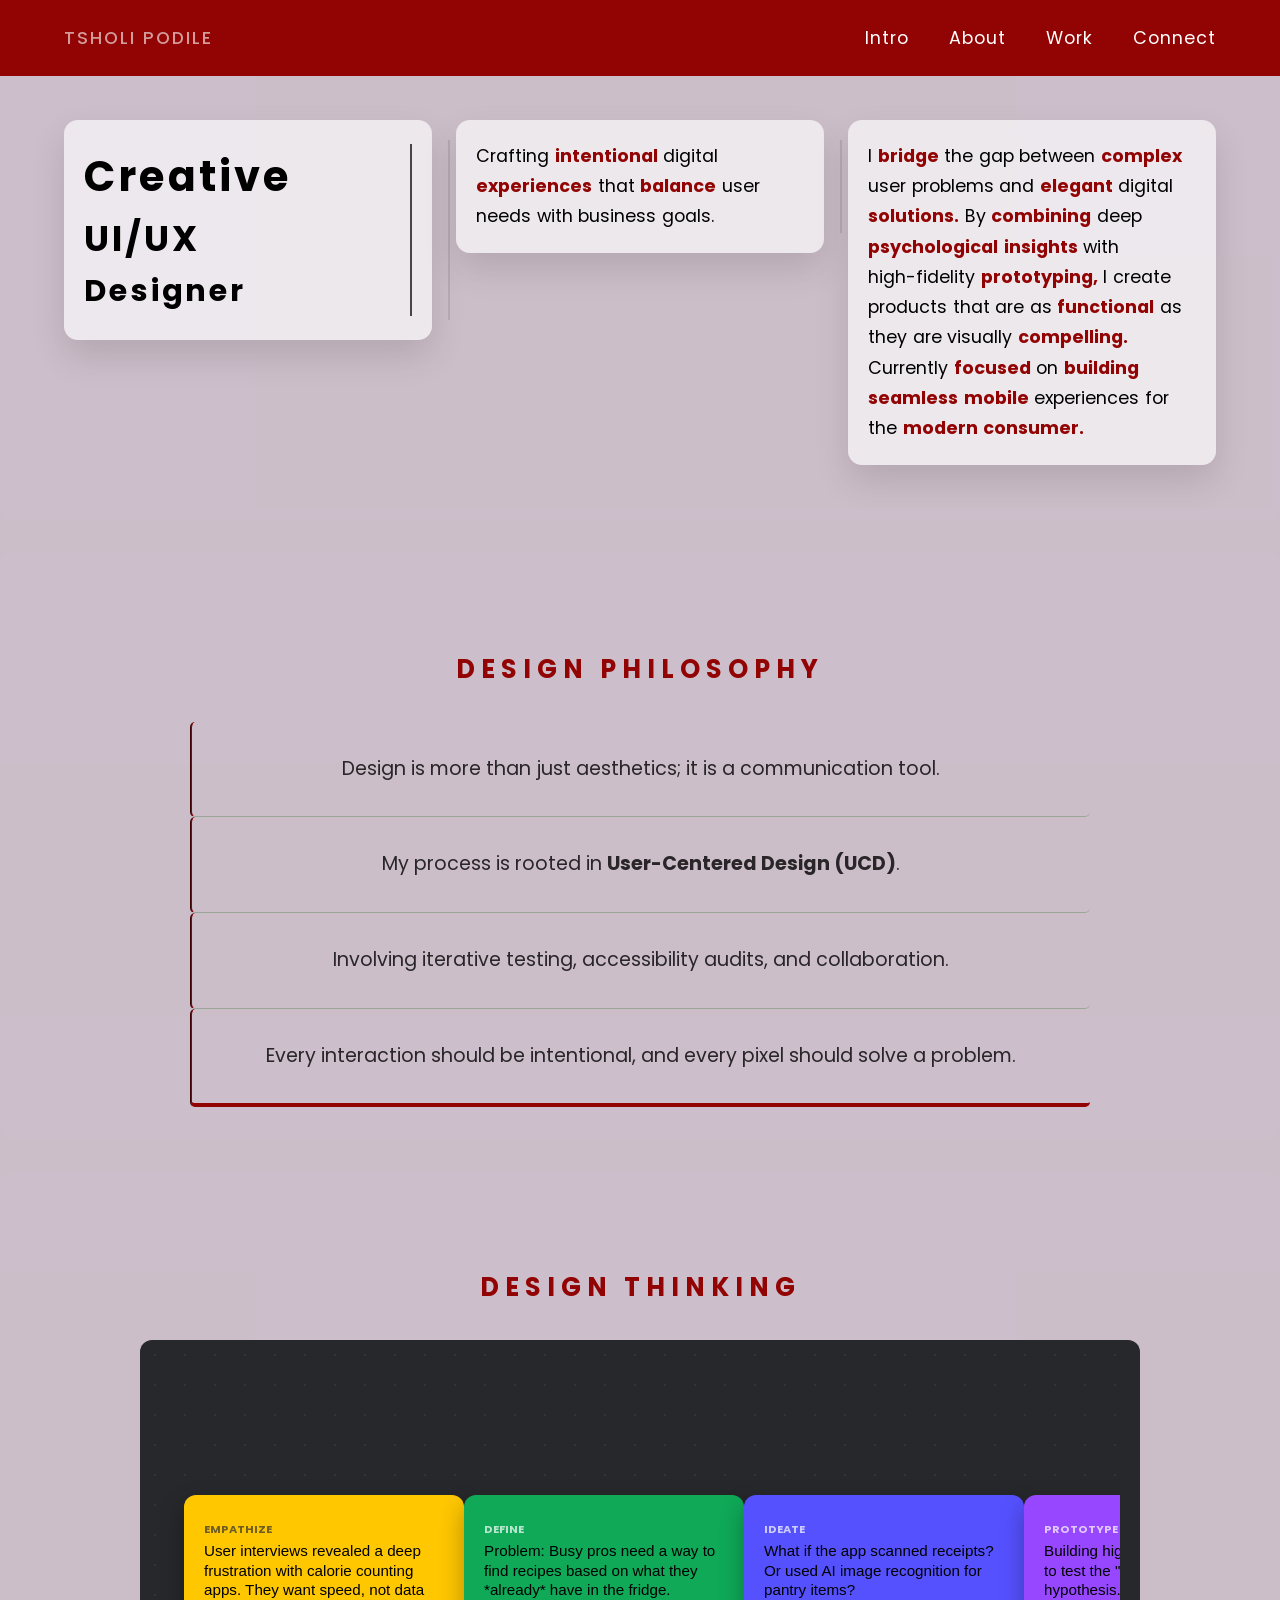
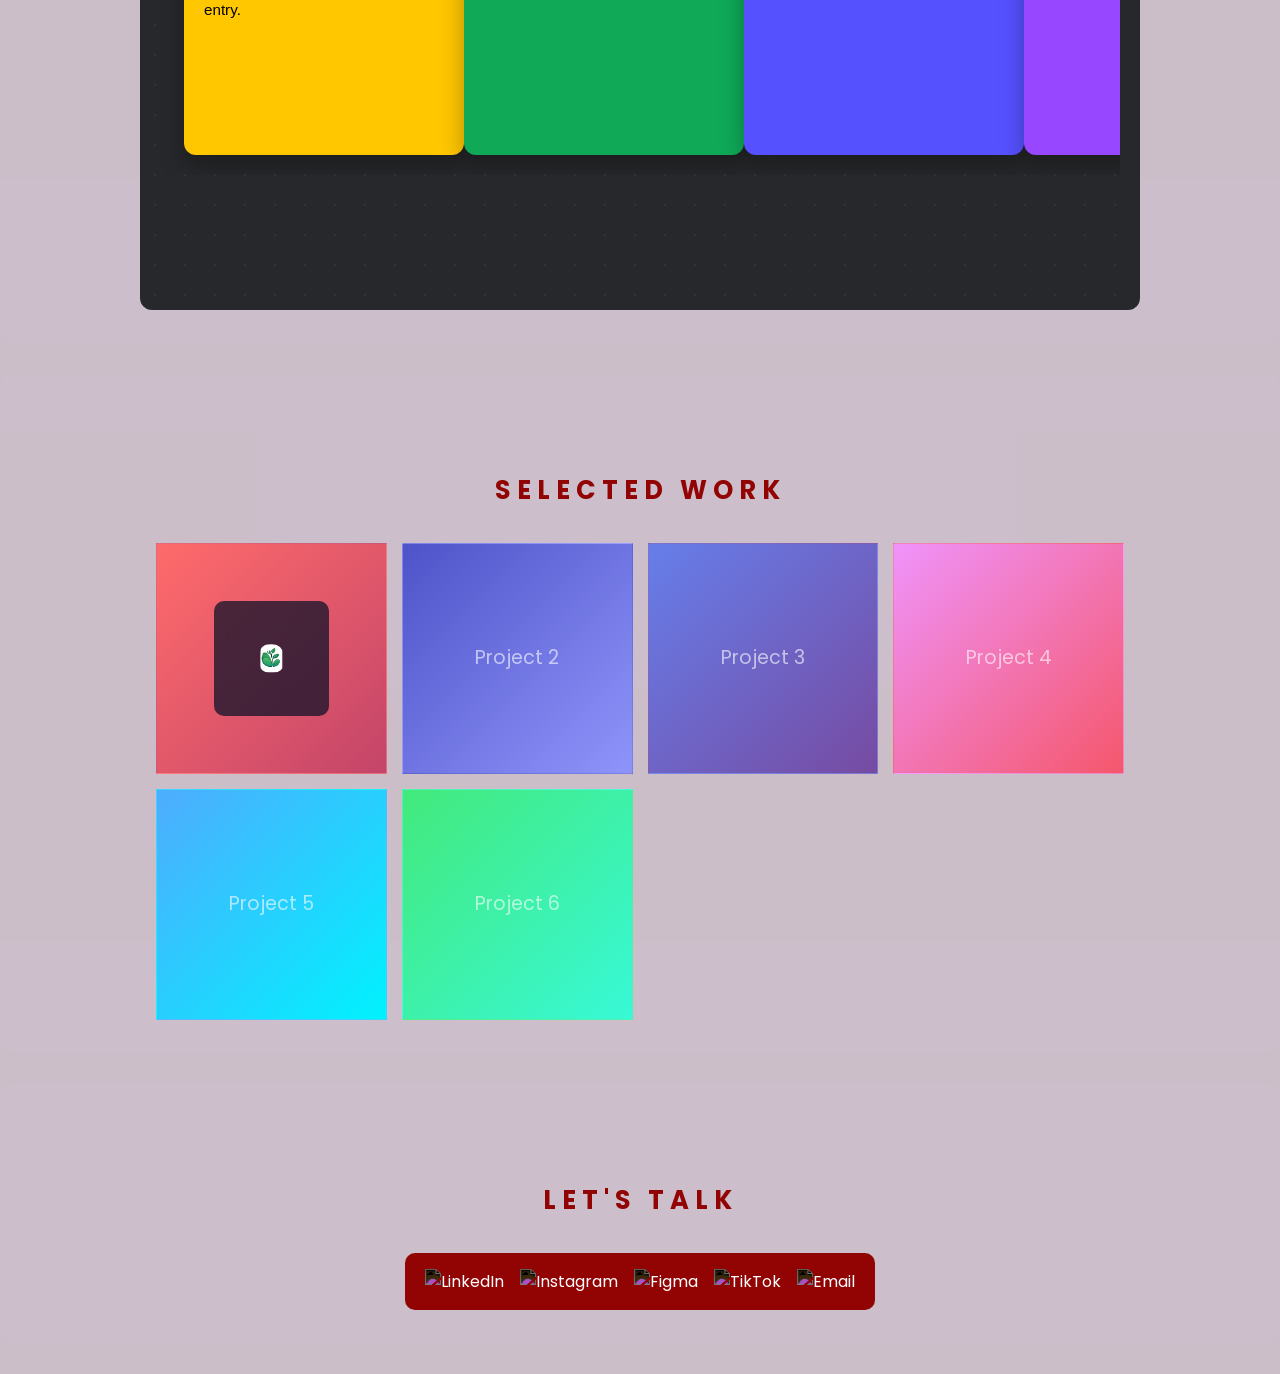
==== index.html @ fca911e4 "Adjusted hamburger menu and project cards sliding for mobile friendliness." ====
<!DOCTYPE html>
<html lang="en">
<head>
    <meta charset="UTF-8">
    <meta name="viewport" content="width=device-width, initial-scale=1.0">
    <title>Tsholi Podile | UI/UX Portfolio</title>
    <link rel="preconnect" href="https://fonts.googleapis.com">
    <link rel="preconnect" href="https://fonts.gstatic.com" crossorigin>
    <link href="https://fonts.googleapis.com/css2?family=Poppins:wght@400;500;600;700&family=Space+Grotesk:wght@500;600;700&display=swap" rel="stylesheet">
    <link rel="stylesheet" href="style.css">
    <script src="script.js"></script>
</head>
<body>

    <nav class="navbar">
        <div class="logo">TSHOLI PODILE</div>
        <ul class="nav-links">
            <li><a href="#hero">Intro</a></li>
            <li><a href="#about">About</a></li>
            <li><a href="#projects">Work</a></li>
            <li><a href="#contact">Connect</a></li>
        </ul>
        <div class="hamburger">
            <span class="bar"></span>
            <span class="bar"></span>
            <span class="bar"></span>
        </div>
    </nav>

    <section id="hero" class="full-section">
        <div class="hero-layout">
            <div class="intro-row">
                <div class="intro-block intro-block--title">
                    <h1 class="typewriter">
                        <span class="word word--large">Creative</span>
                        <span class="word word--medium">UI/UX</span>
                        <span class="word word--small">Designer</span>
                    </h1>
                </div>

                <div class="intro-block intro-block--lead">
                    <p class="staggered-text">
                        <span style="--i:1">Crafting</span>
                        <span class="highlight" style="--i:2">intentional</span>
                        <span style="--i:3">digital</span>
                        <span class="highlight" style="--i:4">experiences</span>
                        <span style="--i:5">that</span>
                        <span class="highlight" style="--i:6">balance</span>
                        <span style="--i:7">user</span>
                        <span style="--i:8">needs</span>
                        <span style="--i:9">with</span>
                        <span style="--i:10">business</span>
                        <span style="--i:11">goals.</span>
                    </p>
                </div>

                <div class="intro-block intro-block--detail">
                    <p class="staggered-text delayed">
                        <span style="--i:1">I</span>
                        <span class="highlight" style="--i:2">bridge</span>
                        <span style="--i:3">the</span>
                        <span style="--i:4">gap</span>
                        <span style="--i:5">between</span>
                        <span class="highlight" style="--i:6">complex</span>
                        <span style="--i:7">user</span>
                        <span style="--i:8">problems</span>
                        <span style="--i:9">and</span>
                        <span class="highlight" style="--i:10">elegant</span>
                        <span style="--i:11">digital</span>
                        <span class="highlight" style="--i:12">solutions.</span>
                        <span style="--i:13">By</span>
                        <span class="highlight" style="--i:14">combining</span>
                        <span style="--i:15">deep</span>
                        <span class="highlight" style="--i:16">psychological</span>
                        <span class="highlight" style="--i:17">insights</span>
                        <span style="--i:18">with</span>
                        <span style="--i:19">high-fidelity</span>
                        <span class="highlight" style="--i:20">prototyping,</span>
                        <span style="--i:21">I</span>
                        <span style="--i:22">create</span>
                        <span style="--i:23">products</span>
                        <span style="--i:24">that</span>
                        <span style="--i:25">are</span>
                        <span style="--i:26">as</span>
                        <span class="highlight" style="--i:27">functional</span>
                        <span style="--i:28">as</span>
                        <span style="--i:29">they</span>
                        <span style="--i:30">are</span>
                        <span style="--i:31">visually</span>
                        <span class="highlight" style="--i:32">compelling.</span>
                        <span style="--i:33">Currently</span>
                        <span class="highlight" style="--i:34">focused</span>
                        <span style="--i:35">on</span>
                        <span class="highlight" style="--i:36">building</span>
                        <span class="highlight" style="--i:37">seamless</span>
                        <span class="highlight" style="--i:38">mobile</span>
                        <span style="--i:39">experiences</span>
                        <span style="--i:40">for</span>
                        <span style="--i:41">the</span>
                        <span class="highlight" style="--i:42">modern</span>
                        <span class="highlight" style="--i:43">consumer.</span>
                    </p>
                </div>
            </div>
        </div>
    </section>

    <section id="about" class="full-section">
        <h2 class="section-header">Design Philosophy</h2>
        <div class="stairs-container">
            <div class="stair-block step-1">
                <p>Design is more than just aesthetics; it is a communication tool.</p>
            </div>
            
            <div class="stair-block step-2">
                <p>My process is rooted in <strong>User-Centered Design (UCD)</strong>.</p>
            </div>
            
            <div class="stair-block step-3">
                <p>Involving iterative testing, accessibility audits, and collaboration.</p>
            </div>
            
            <div class="stair-block step-4">
                <p>Every interaction should be intentional, and every pixel should solve a problem.</p>
            </div>
        </div>
    </section>

    <section id="about-process" class="full-section">
        <h2 class="section-header">Design Thinking</h2>
        
        <div class="figma-canvas">
            <div class="note-carousel" aria-label="Design thinking notes carousel">
                <div class="sticky-note yellow">
                    <span class="note-tag">Empathize</span>
                    <p>User interviews revealed a deep frustration with calorie counting apps. They want speed, not data entry.</p>
                </div>

                <div class="sticky-note green">
                    <span class="note-tag">Define</span>
                    <p>Problem: Busy pros need a way to find recipes based on what they *already* have in the fridge.</p>
                </div>

                <div class="sticky-note blue">
                    <span class="note-tag">Ideate</span>
                    <p>What if the app scanned receipts? Or used AI image recognition for pantry items?</p>
                </div>

                <div class="sticky-note purple">
                    <span class="note-tag">Prototype</span>
                    <p>Building high-fidelity flows in Figma to test the "One-Tap Recipe" hypothesis.</p>
                </div>
            </div>
        </div>
    </section>


    <!--<section id="about" class="full-section">
        <h2 class="section-header">About My Process</h2>
        <div class="about-container">
            <p>I specialize in transforming complex problems into intuitive designs. With a background in user research and prototyping, I ensure every pixel serves a purpose.</p>
        </div>
    </section>-->

    <section id="projects" class="full-section">
        <h2 class="section-header">Selected Work</h2>
        <div class="square-grid">
            <a href="mealwise.html" class="square-item">
                <div class="tile-image">
                    <img src="assets/images/MealWise_Logo.png" alt="MealWise Logo">
                </div>
                <div class="tile-info">
                    <h3>MealWise</h3>
                    <p>Nutrition & Wellness App</p>
                </div>
            </a>
            <div class="square-item placeholder"><h3>Project 2</h3></div>
            <div class="square-item placeholder"><h3>Project 3</h3></div>
            <div class="square-item placeholder"><h3>Project 4</h3></div>
            <div class="square-item placeholder"><h3>Project 5</h3></div>
            <div class="square-item placeholder"><h3>Project 6</h3></div>
        </div>
    </section>

    <section id="contact" class="full-section">
        <h2 class="section-header">Let's Talk</h2>
        <div class="social-container">
            <div class="social-links">
                <a href="#" class="social-icon"><img src="assets/icons/linkedin.svg" alt="LinkedIn"></a>
                <a href="#" class="social-icon"><img src="assets/icons/instagram.svg" alt="Instagram"></a>
                <a href="#" class="social-icon"><img src="assets/icons/figma.svg" alt="Figma"></a>
                <a href="#" class="social-icon"><img src="assets/icons/tiktok.svg" alt="TikTok"></a>
                <a href="mailto:hello@tsholi.com" class="social-icon"><img src="assets/icons/gmail.svg" alt="Email"></a>
            </div>
        </div>
    </section>

</body>
</html>
---- style.css ----
:root {
    --bg-dark: #920303;
    --bg-light: #ccbec9;
    --accent-colour: #920303;
    --text-main: #ffffff;
    --card-bg: #000000;
    --nav-size: 1.1rem;
}

* {
    margin: 0; padding: 0; box-sizing: border-box;
    scroll-behavior: smooth;
}

a {
    color: inherit;
    text-decoration: none;
}

p {
    color: #000000;
}

body {
    background-color: var(--bg-light);
    color: #000000;
    font-family: 'Poppins', -apple-system, sans-serif;
    line-height: 1.6;
    overflow-x: hidden;
}

.full-section {
    background: rgba(204, 190, 201, 0.12);
    padding: 6rem 5% 2rem 5%;
    border-radius: 12px;
    margin-bottom: 2rem;
    max-width: 1400px;
    margin-left: auto;
    margin-right: auto;
}
/* NAVBAR: Uniform Typography */
.navbar {
    display: flex;
    justify-content: space-between;
    align-items: center;
    padding: 1.5rem 5%;
    position: fixed;
    width: 100%;
    z-index: 1000;
    background: #920303;;
    backdrop-filter: blur(10px);
}

.navbar .logo {
    font-size: var(--nav-size);
    font-weight: 500;
    letter-spacing: 2px;
    opacity: 0.6;
    color: #ffffff;
}

.logo {
    font-size: var(--nav-size);
    font-weight: 500;
    letter-spacing: 5px;
    text-transform: uppercase;
}

.nav-links {
    display: flex;
    list-style: none;
    gap: 2.5rem;
}

.nav-links a {
    color: #ffffff;
    text-decoration: none;
    font-size: var(--nav-size);
    letter-spacing: 1px;
    opacity: 1;
    transition: all 0.3s ease;
}

.nav-links a:hover {
    background-color: rgba(255, 255, 255, 0.1);
    padding: 0.5rem 1rem;
    border-radius: 20px;
    transform: translateY(-2px);
}

.navbar .logo:hover {
    opacity: 1;
    color: #ffffff;
}

.hamburger {
    display: none;
    flex-direction: column;
    cursor: pointer;
}

.bar {
    width: 25px;
    height: 3px;
    background-color: #ffffff;
    margin: 3px 0;
}

/* full-section layout (handled above) */

.section-header {
    font-size: 1.6rem;
    color: var(--accent-colour);
    text-transform: uppercase;
    letter-spacing: 6px;
    margin-bottom: 2rem;
    text-align: center;
}

.case-section p {
    text-align: center;
    color: #000000;
}

/* ASYMMETRICAL HERO LAYOUT */
.hero-layout {
    display: grid;
    grid-template-columns: 1fr;
    gap: 40px;
    align-items: center;
    width: 100%;
    max-width: 1200px;
    margin: 0 auto;
}

.intro-content {
    display: flex;
    flex-direction: column;
    gap: 2.5rem;
    align-items: center;
    text-align: center;
}

.intro-row {
    display: flex;
    flex-direction: row;
    gap: 1.5rem;
    align-items: flex-start;
    justify-content: center;
    width: 100%;
    flex-wrap: wrap;
    padding: 1.5rem 0;
}

.intro-block {
    flex: 1 1 250px;
    padding: 1.5rem 1.25rem;
    border-radius: 14px;
    position: relative;
    background: rgba(255, 255, 255, 0.65);
    box-shadow: 0 16px 35px rgba(0, 0, 0, 0.12);
    backdrop-filter: blur(10px);
    min-width: 220px;
    max-width: 380px;
}

.intro-block:not(:last-child)::after {
    content: "";
    position: absolute;
    top: 20px;
    bottom: 20px;
    right: -18px;
    width: 2px;
    background: rgba(0, 0, 0, 0.1);
}

@media (max-width: 900px) {
    .intro-block:not(:last-child)::after {
        display: none;
    }
}

/* Staggered text reveal */
.staggered-text {
    display: inline-flex;
    flex-wrap: wrap;
    gap: 0.35rem;
    font-size: 1.1rem;
    line-height: 1.4;
    opacity: 0;
    animation: fadeIn 0.8s forwards 0.6s, staggeredLoop 10s ease-in-out infinite 1.4s;
}

.staggered-text span {
    opacity: 0;
    transform: translateY(10px);
    display: inline-block;
    animation: wordSlide 0.55s ease forwards, wordLoop 10s ease-in-out infinite;
    animation-delay: calc(var(--i) * 0.12s);
}

.staggered-text.delayed {
    animation-delay: 1.4s;
}

@keyframes staggeredLoop {
    0%, 10% { opacity: 0; }
    15%, 90% { opacity: 1; }
    95%, 100% { opacity: 0; }
}

@keyframes wordLoop {
    0%, 10% { opacity: 0; transform: translateY(10px); }
    15%, 90% { opacity: 1; transform: translateY(0); }
    95%, 100% { opacity: 0; transform: translateY(10px); }
}

.highlight {
    color: var(--accent-colour);
    font-weight: 700;
}

@keyframes wordSlide {
    from { opacity: 0; transform: translateY(12px); }
    to { opacity: 1; transform: translateY(0); }
}

@keyframes fadeIn {
    from { opacity: 0; }
    to { opacity: 1; }
}

.typewriter {
    display: block;
    overflow: hidden;
    white-space: normal;
    border-right: 2px solid rgba(0,0,0,0.7);
    font-weight: 700;
    width: 100%;
    max-width: 360px;
    animation: typing-loop 10s ease-in-out infinite;
}

@keyframes typing-loop {
    0%, 10% { width: 0; opacity: 1; }
    40%, 60% { width: 100%; opacity: 1; }
    65% { opacity: 0.7; }
    75% { width: 100%; opacity: 0; }
    100% { width: 0; opacity: 0; }
}

@keyframes blink {
    50% { border-color: transparent; }
}

.typewriter {
    animation: typing-loop 10s ease-in-out infinite;
    border-right: 2px solid rgba(0,0,0,0.7);
}

.word {
    display: block;
}

.word--large { font-size: 2.6rem; letter-spacing: 0.2rem; }
.word--medium { font-size: 2.2rem; letter-spacing: 0.18rem; }
.word--small { font-size: 1.9rem; letter-spacing: 0.18rem; }

@media (max-width: 768px) {
    .word--large { font-size: 2rem; }
    .word--medium { font-size: 1.7rem; }
    .word--small { font-size: 1.4rem; }
}


.intro-content h1 {
    font-size: 2.5rem;
    text-align: center;
    padding: 0;
    color: #0c0202;
}

.hero-text h1 {
    font-size: clamp(2rem, 6vw, 4rem);
    margin-bottom: 1.5rem;
    text-align: center;
}

.text-center {
    text-align: center;
    font-size: 1.3rem;
    max-width: 550px;
    margin: 0 auto !important;
    opacity: 0.9;
    color: #000000;
}

.text-divider {
    width: 50px;
    height: 1px;
    background: var(--accent-colour);
    margin: 2.5rem auto;
}

.text-right {
    text-align: center;
    font-size: 1.1rem;
    max-width: 600px;
    margin: 0 auto !important;
    opacity: 0.7;
    border-right: none;
    padding-right: 0;
}

/* HERO VISUALS (Left Side) */
.intro-visuals {
    display: none;
}

/* CONTAINER FOR THE TANGLE */
.tangle-container {
    display: none;
}

.shape {
    position: absolute;
}

/* THE MAIN GRADIENT BLOB */
.blob-main {
    width: 280px;
    height: 280px;
    background: linear-gradient(45deg, var(--accent-colour), #c4d9db);
    border-radius: 40% 60% 70% 30% / 40% 50% 60% 50%;
    opacity: 2.4;
    filter: blur(80px);
}

.glow-core {
    width: 100px;
    height: 100px;
    background: radial-gradient(circle, rgba(255,255,255,0.4) 0%, transparent 70%);
    filter: blur(10px);
}

/* ANIMATIONS */
@keyframes rotate {
    from { transform: rotate(0deg); }
    to { transform: rotate(360deg); }
}

/* SQUARE GRID */
.square-grid {
    display: grid;
    grid-template-columns: repeat(4, 1fr);
    gap: 15px;
    width: 100%;
    max-width: 1000px;
    margin: 0 auto;
    padding: 0 1rem;
    justify-content: center;
}

.square-item {
    position: relative;
    background: linear-gradient(135deg, #FF6B6B 0%, #C44569 100%);
    aspect-ratio: 1/1;
    overflow: hidden;
    display: flex;
    flex-direction: column;
    justify-content: center;
    align-items: center;
    border: 1px solid rgba(255, 255, 255, 0.1);
    transition: all 0.3s ease;
    cursor: pointer;
}

.square-item:nth-child(2) {
    background: linear-gradient(135deg, #4E54C8 0%, #8F94FB 100%);
}

.square-item:nth-child(3) {
    background: linear-gradient(135deg, #667eea 0%, #764ba2 100%);
}

.square-item:nth-child(4) {
    background: linear-gradient(135deg, #f093fb 0%, #f5576c 100%);
}

.square-item:nth-child(5) {
    background: linear-gradient(135deg, #4facfe 0%, #00f2fe 100%);
}

.square-item:nth-child(6) {
    background: linear-gradient(135deg, #43e97b 0%, #38f9d7 100%);
}

.square-item:hover .tile-image {
    transform: translateY(-20px);
}

.square-item:hover .tile-info {
    opacity: 1;
}

.square-item.placeholder h3 {
    font-weight: 400;
    opacity: 0.6;
    color: #ffffff;
    text-align: center;
    font-size: 1.2rem;
}

/* LOGO VISIBILITY: Glassmorphism backing */
.tile-image {
    width: 50%; 
    z-index: 2;
    background: rgba(4, 13, 37, 0.7);
    padding: 20px;
    border-radius: 10px;
    backdrop-filter: blur(8px);
    transition: transform 0.3s ease;
}

.tile-image img {
    width: 100%;
    height: auto;
    display: block;
}

/* TEXT VISIBILITY: High contrast backing on hover */
.tile-info {
    position: absolute;
    bottom: 10px;
    width: 90%;
    background: rgba(0, 0, 0, 0.7);
    padding: 5px;
    border-radius: 10px;
    text-align: center;
    opacity: 0;
    z-index: 3;
    transition: opacity 0.3s ease;
}

.tile-info h3 {
    font-size: 0.9rem;
    color: #ffffff;
    margin-bottom: 5px;
    font-weight: 600;
}

.tile-info p {
    font-size: 0.85rem;
    color: #ffffff;
    opacity: 0.9;
}

.square-overlay {
    display: none; 
}

/* MOBILE ONLY: Change grid to a horizontal flex-swipe */
@media (max-width: 600px) {
    .square-grid {
        display: flex; /* Switch from Grid to Flex for swiping */
        overflow-x: auto; /* Enables horizontal swipe */
        scroll-snap-type: x mandatory; /* Makes cards 'snap' into place */
        gap: 15px;
        padding-bottom: 20px;
        -webkit-overflow-scrolling: touch; /* Smooth swiping on iOS */
        scroll-padding-left: 20px;
    }

    .square-item {
        flex: 0 0 80%; /* Cards take up 80% of screen width */
        scroll-snap-align: start;
        aspect-ratio: 1 / 1.2; /* Slightly taller for mobile */
    }
    
    /* Hide scrollbar for a cleaner 'app' look */
    .square-grid::-webkit-scrollbar {
        display: none;
    }

    .stair-block p {
        font-size: 1rem;
    }

    .full-section {
        padding: 4rem 5% 2rem 5%;
    }

    .intro-content h1 {
        font-size: 1.5rem;
        margin-bottom: 1rem;
    }

    .text-center {
        font-size: 1rem;
    }

    .section-header {
        font-size: 1.1rem;
        letter-spacing: 3px;
    }
}

.swipe-hint {
    display: none;
    text-align: center;
    font-size: 0.9rem;
    color: var(--accent-colour);
    margin-top: 10px;
    opacity: 0.8;
}

/* Mobile only */
@media (max-width: 600px) {
    .swipe-hint {
        display: block;
    }
}

/* SOCIAL LINKS */
.social-container {
    background-color: var(--accent-colour);
    padding: 16px 20px;
    border-radius: 10px;
    display: flex;
    justify-content: center;
    margin: 0 auto;
    width: fit-content;
}

.social-links {
    display: flex;
    flex-wrap: wrap;
    gap: 1rem;
    align-items: center;
    justify-content: center;
}

.social-icon img {
    width: 50px; filter: invert(1); opacity: 1.5;
}

.email-cta {
    color: var(--accent-colour);
    text-decoration: none;
    font-weight: 600;
}

/* Mobile Responsiveness */
@media (max-width: 900px) {
    .hero-layout { 
        grid-template-columns: 1fr;
        padding: 0 20px;
    }
    .intro-visuals { display: none; }
    .text-right { text-align: center; border-right: none; padding-right: 0; }
    .square-grid { grid-template-columns: repeat(2, 1fr); }
    .intro-content h1 {
        font-size: 2rem;
    }

    .hamburger {
        display: flex;
    }

    .nav-links {
        position: fixed;
        left: -100%;
        top: 70px;
        flex-direction: column;
        background-color: rgba(160, 2, 55, 0.9);
        width: 100%;
        text-align: center;
        transition: 0.3s;
        padding: 20px 0;
        z-index: 999;
    }

    .nav-links.active {
        left: 0;
    }

    .nav-links li {
        margin: 16px 0;
    }

    .social-links {
        flex-wrap: nowrap;
        gap: 1rem;
        justify-content: center;
    }

    .social-icon img {
        width: 35px;
    }
}

/* CASE STUDY SPECIFIC STYLES */
.case-container {
    max-width: 900px;
    margin: 0 auto;
    padding: 120px 5% 60px 5%;
    background: #147A15;
}

.project-hero {
    text-align: center;
    margin-bottom: 4rem;
}

.project-hero h1 {
    font-size: 4rem;
    color: #E68959;
}

.case-section {
    margin-bottom: 5rem;
}

.figma-container {
    width: 100%;
    border-radius: 12px;
    overflow: hidden;
    background: #1d2126;
    box-shadow: 0 20px 40px rgba(0,0,0,0.4);
}

/* Ensure the iframe is responsive */
.figma-container iframe {
    display: block;
    width: 100%;
    aspect-ratio: 16 / 9; /* Professional widescreen preview */
}

/* THE STAIRS LOGIC */
.stairs-container {
    width: 100%;
    max-width: 900px;
    margin: 0 auto;
    display: flex;
    flex-direction: column;
}

.stair-block {
    padding: 2rem;
    border-left: 2px groove var(--accent-colour); /* The "Riser" of the step */
    border-bottom: 1px solid rgba(45, 106, 44, 0.3); /* Subtle "Tread" line */
    position: relative;
    background-color: rgba(204, 190, 201, 0.1); /* Light reddish background */
    border-radius: 5px;
}

/* CENTERED STEPS */
.step-1 { 
    margin: 0 auto;
    width: 100%;
}

.step-2 { 
    margin: 0 auto;
    width: 100%;
}

.step-3 { 
    margin: 0 auto;
    width: 100%;
}

.step-4 { 
    margin: 0 auto;
    width: 100%;
    border-bottom: 4px solid var(--accent-colour);
}

/* Hover effect to highlight the current "step" in her process */
.stair-block:hover {
    background: rgba(45, 106, 44, 0.05);
    border-left-width: 8px;
    padding-left: 2.5rem;
}

.stair-block p {
    text-align: center;
    font-size: 1.2rem;
    opacity: 0.8;
    color: #000000;
}

/* MOBILE FIX: Stairs flatten out on small screens for readability */
@media (max-width: 768px) {
    .stair-block {
        margin-left: 0 !important;
        width: 100% !important;
        border-bottom: 1px solid var(--accent-colour);
    }
}

/* THE CANVAS BACKGROUND */
.figma-canvas {
    position: relative;
    width: 100%;
    max-width: 1000px;
    height: 570px;
    background-color: #27282b;
    background-image: radial-gradient(#333 1px, transparent 1px);
    background-size: 30px 30px;
    border-radius: 12px;
    overflow-x: auto;
    display: flex;
    justify-content: center;
    align-items: center;
    padding: 30px 20px;
    margin: 0 auto;
    box-sizing: border-box;
}

.note-carousel {
    display: flex;
    align-items: flex-start;
        justify-content: flex-start;
        overflow-x: auto;
        scroll-snap-type: x mandatory;
        padding: 20px;
        padding-left: 24px;
        scroll-padding-left: 24px;
/* THE STICKY NOTES */
.sticky-note {
    position: relative;
    flex: 0 0 280px;
    scroll-snap-align: center;
    margin-right: 0;
    width: 280px;
    min-height: 260px;
    padding: 20px;
    box-shadow: 0 10px 25px rgba(0,0,0,0.3);
    border-radius: 12px;
    cursor: grab;
}

.sticky-note:hover {
    z-index: 2;
}

/* Desktop: gentle stack layering */
@media (min-width: 769px) {
    .note-carousel {
        justify-content: center;
        gap: 18px;
    }
}

/* Mobile fixes: ensure swipe works and notes sized for small screens */
@media (max-width: 768px) {
    .figma-canvas {
        height: 380px;
        padding: 10px 0;
    }

    .note-carousel {
        padding: 10px;
        gap: 16px;
    }

    .sticky-note {
        flex: 0 0 240px;
        width: 240px;
        margin-right: 0;
        min-height: 220px;
    }

    .sticky-note p {
        font-size: 0.9rem;
    }
}

.sticky-note:active { cursor: grabbing; }

/* Colors - Inspired by Figma's default Post-it palette */
.yellow { background-color: #ffc700; color: #333; }
.green  { background-color: #0fa958; color: #fff; }
.blue   { background-color: #5551ff; color: #fff; }
.purple { background-color: #9747ff; color: #fff; }

.note-tag {
    font-size: 0.7rem;
    font-weight: bold;
    text-transform: uppercase;
    margin-bottom: 10px;
    opacity: 0.7;
}

.sticky-note p {
    font-family: 'Permanent Marker', cursive, sans-serif; /* Optional: adds a handwritten feel */
    font-size: 0.95rem;
    line-height: 1.3;
}

/* Positioning & Rotation (Matrix Thinking) */


.large-overlay-image {
    display: none;
}

.large-overlay-image img {
    display: none;
}

/* MOBILE RESPONSIVENESS: Hide the image for mobile users */
@media (max-width: 900px) {
    .large-overlay-image {
        display: none;
    }
}

/* GRID FOR MULTIPLE EMBEDS */
.screen-grid {
    display: grid;
    grid-template-columns: repeat(2, 1fr);
    gap: 40px;
    width: 100%;
}

.embed-card {
    background: #1e1e1e; /* Figma Canvas Gray */
    border-radius: 16px;
    padding: 10px;
    border: 1px solid rgba(194, 231, 106, 0.2);
}

.embed-card iframe {
    width: 100%;
    aspect-ratio: 9 / 16; /* Standard Mobile Portrait Ratio */
    border: none;
    border-radius: 8px;
    background: #000;
}

.embed-caption {
    margin-top: 15px;
    font-size: 0.9rem;
    color: var(--accent-colour);
    text-transform: uppercase;
    letter-spacing: 1px;
    text-align: center;
}

/* FULL PROTOTYPE CONTAINER */
.figma-container iframe {
    width: 100%;
    height: 80vh; /* Takes up most of the screen for the full flow */
    border: none;
}

.view-switcher {
    float: right;
    margin-bottom: 20px;
}

.action-btn {
    background-color: var(--bg-dark);
    color: var(--accent-colour);
    border: 1px solid var(--accent-colour);
    padding: 10px 20px;
    border-radius: 30px;
    font-size: 0.9rem;
    font-weight: 500;
    cursor: pointer;
    text-transform: uppercase;
    letter-spacing: 1px;
}

/* Ensure the figma container handles the requested display */
.figma-container {
    width: 100%;
}
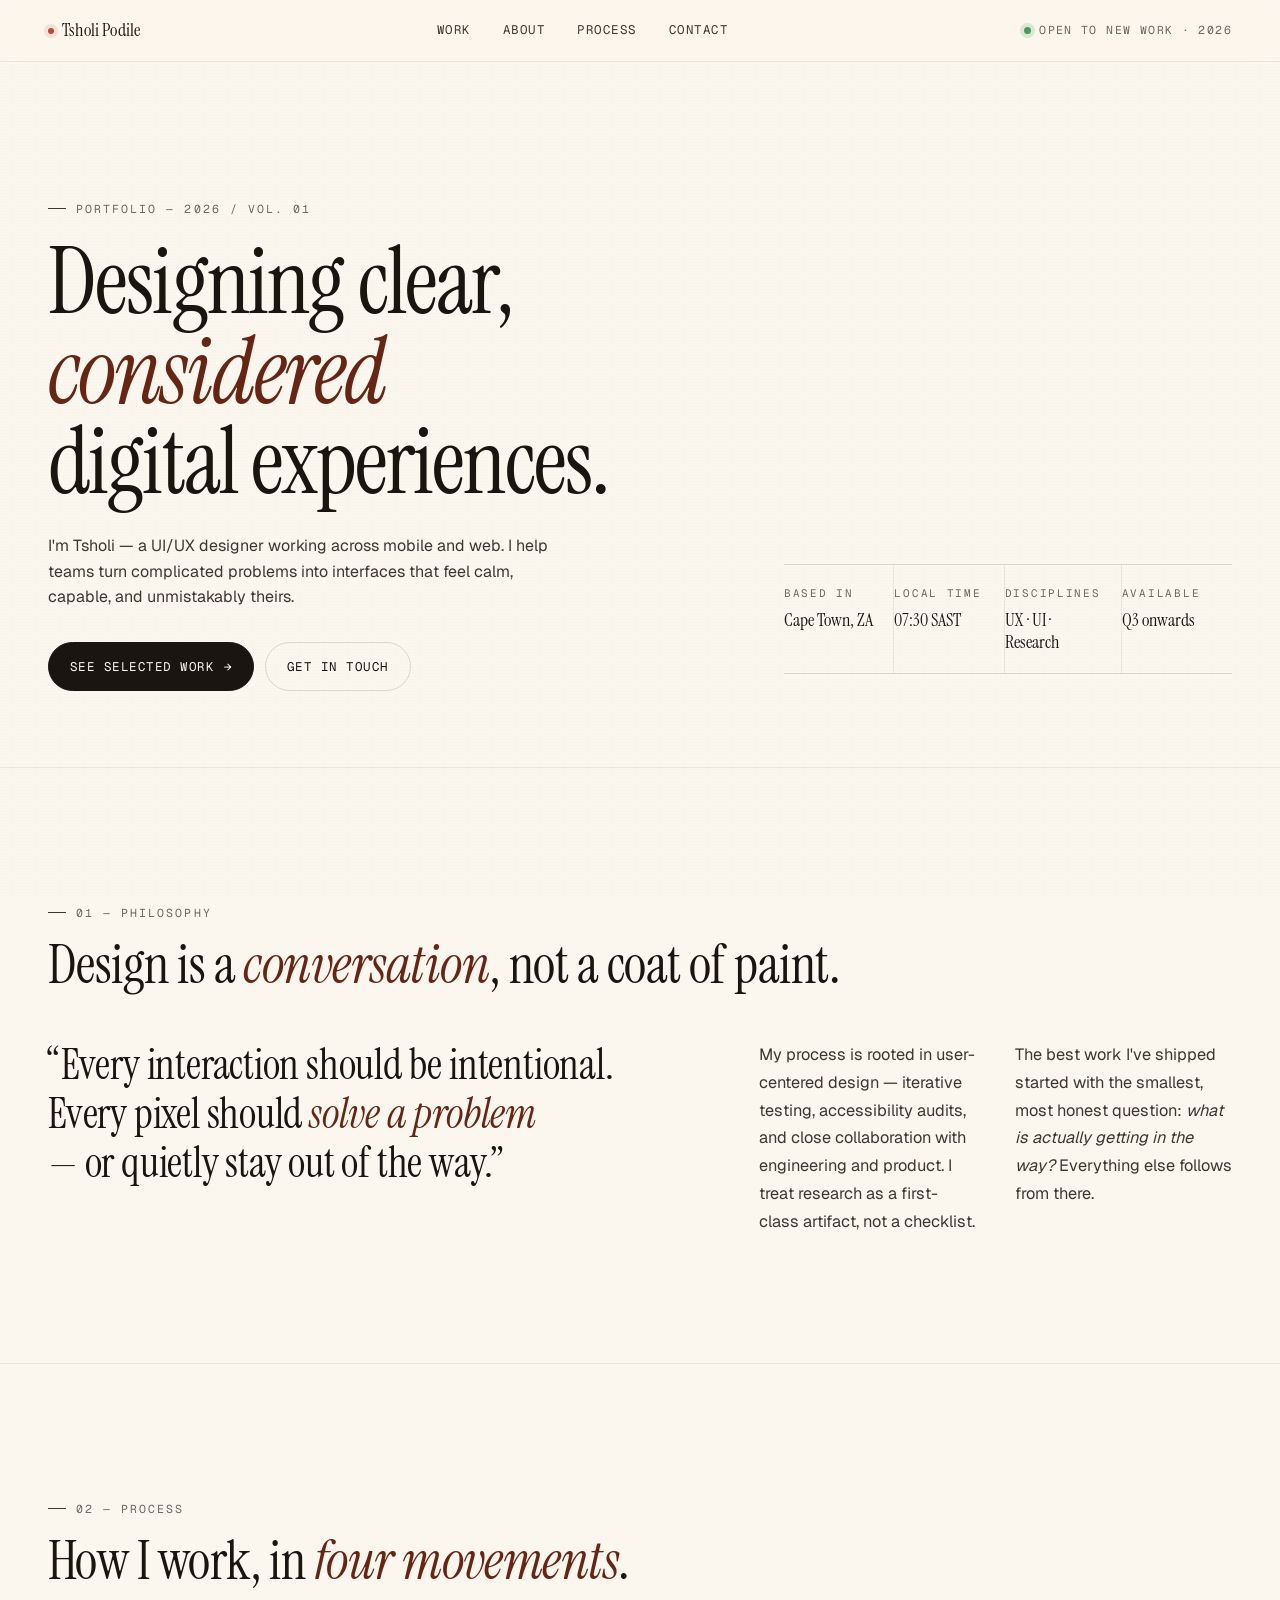
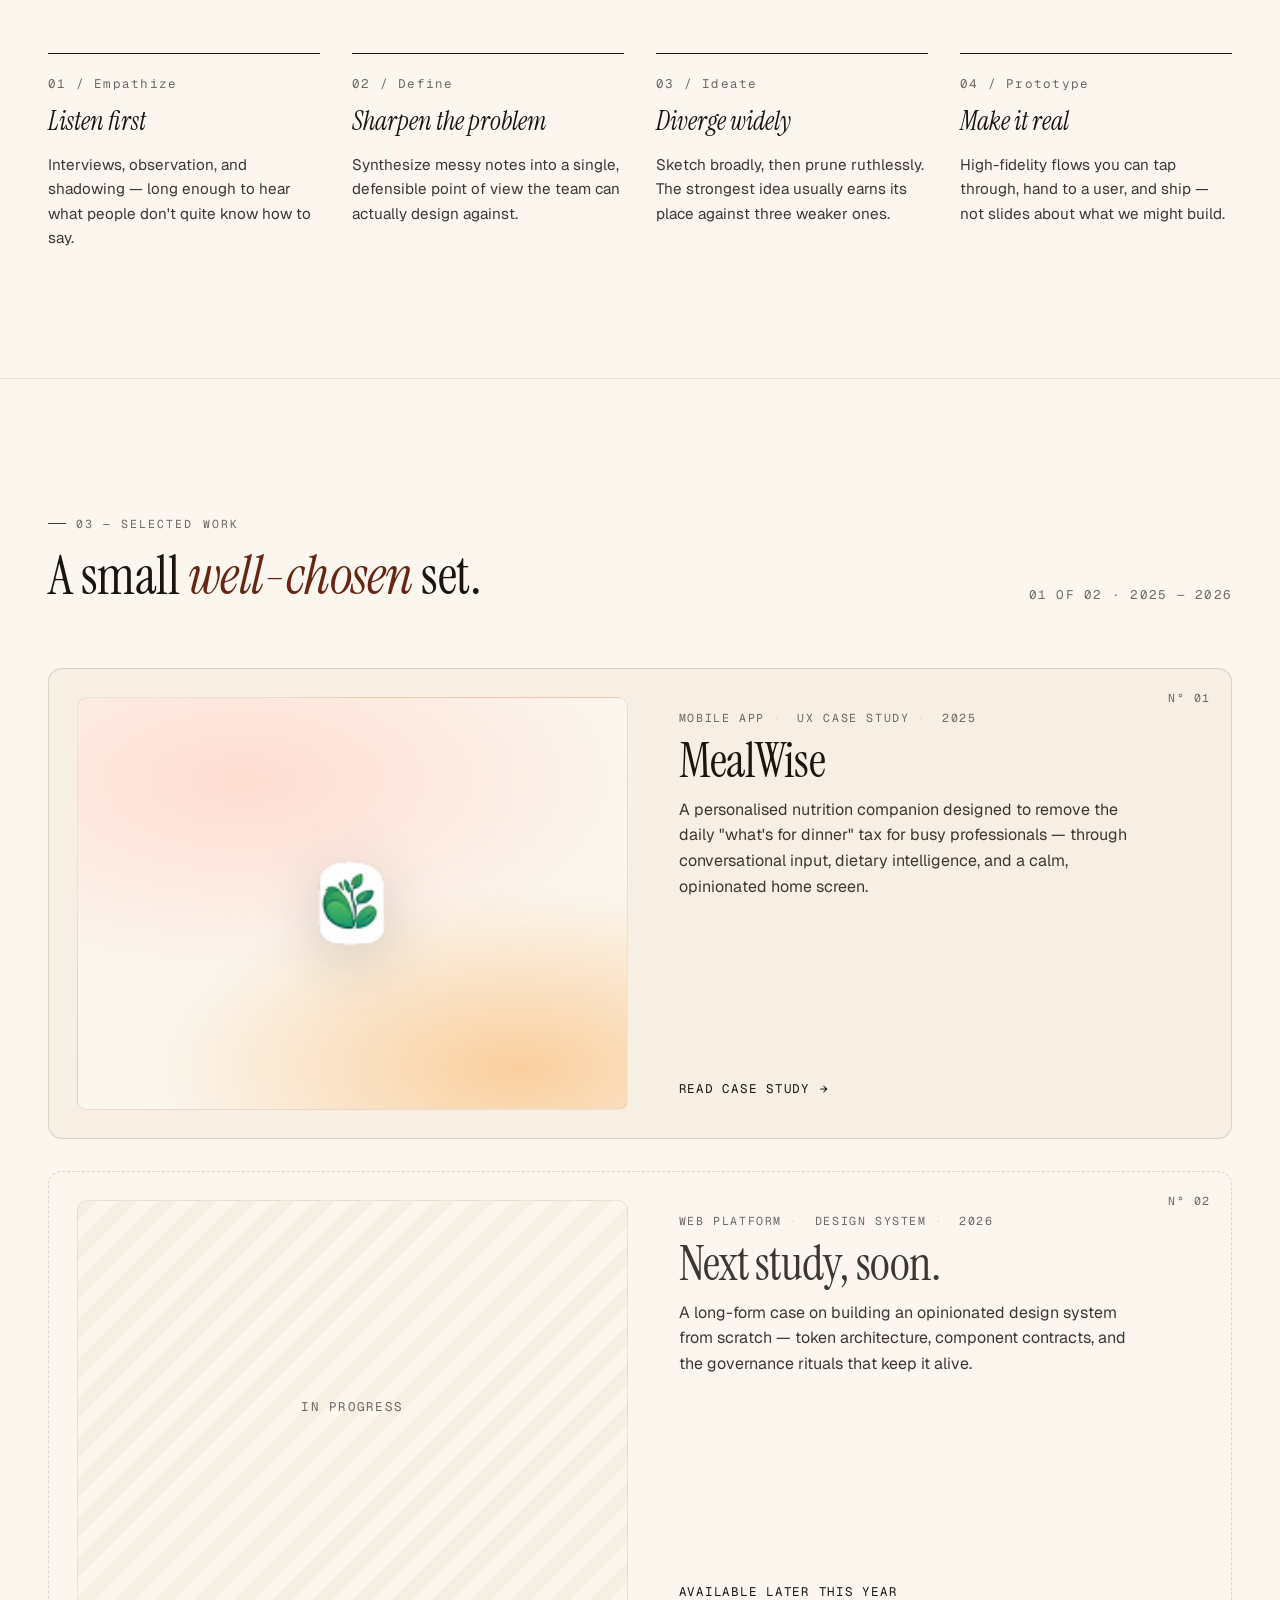
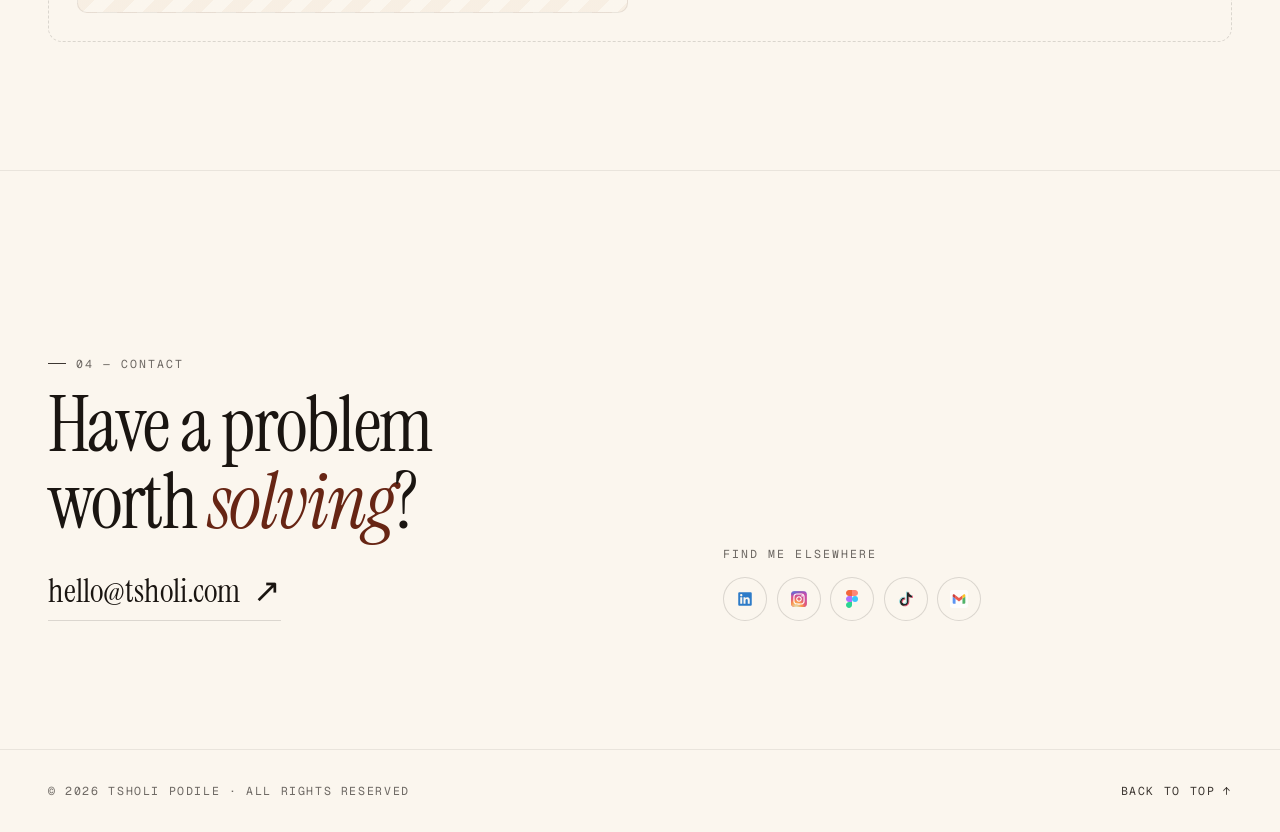
==== commit 65613b9c: "Updated the design of the system" ====
--- a/index.html
+++ b/index.html
@@ -1,199 +1,254 @@
 <!DOCTYPE html>
 <html lang="en">
 <head>
-    <meta charset="UTF-8">
-    <meta name="viewport" content="width=device-width, initial-scale=1.0">
-    <title>Tsholi Podile | UI/UX Portfolio</title>
-    <link rel="preconnect" href="https://fonts.googleapis.com">
-    <link rel="preconnect" href="https://fonts.gstatic.com" crossorigin>
-    <link href="https://fonts.googleapis.com/css2?family=Poppins:wght@400;500;600;700&family=Space+Grotesk:wght@500;600;700&display=swap" rel="stylesheet">
-    <link rel="stylesheet" href="style.css">
-    <script src="script.js"></script>
+  <meta charset="UTF-8">
+  <meta name="viewport" content="width=device-width, initial-scale=1.0">
+  <title>Tsholi Podile — UI/UX Designer</title>
+  <meta name="description" content="Tsholi Podile is a UI/UX designer crafting clear, considered digital experiences.">
+  <link rel="preconnect" href="https://fonts.googleapis.com">
+  <link rel="preconnect" href="https://fonts.gstatic.com" crossorigin>
+  <link href="https://fonts.googleapis.com/css2?family=Geist+Mono:wght@400;500&family=Geist:wght@400;500;600&family=Instrument+Serif:ital@0;1&display=swap" rel="stylesheet">
+  <link rel="stylesheet" href="style.css">
+  <script src="script.js" defer></script>
 </head>
 <body>
 
-    <nav class="navbar">
-        <div class="logo">TSHOLI PODILE</div>
-        <ul class="nav-links">
-            <li><a href="#hero">Intro</a></li>
-            <li><a href="#about">About</a></li>
-            <li><a href="#projects">Work</a></li>
-            <li><a href="#contact">Connect</a></li>
-        </ul>
-        <div class="hamburger">
-            <span class="bar"></span>
-            <span class="bar"></span>
-            <span class="bar"></span>
-        </div>
+  <header class="nav" role="banner">
+    <a href="#top" class="brand" aria-label="Tsholi Podile, home">
+      <span class="dot" aria-hidden="true"></span>
+      <span>Tsholi Podile</span>
+    </a>
+
+    <nav aria-label="Primary">
+      <ul class="nav-links">
+        <li><a href="#work">Work</a></li>
+        <li><a href="#about">About</a></li>
+        <li><a href="#process">Process</a></li>
+        <li><a href="#contact">Contact</a></li>
+      </ul>
     </nav>
 
-    <section id="hero" class="full-section">
-        <div class="hero-layout">
-            <div class="intro-row">
-                <div class="intro-block intro-block--title">
-                    <h1 class="typewriter">
-                        <span class="word word--large">Creative</span>
-                        <span class="word word--medium">UI/UX</span>
-                        <span class="word word--small">Designer</span>
-                    </h1>
-                </div>
-
-                <div class="intro-block intro-block--lead">
-                    <p class="staggered-text">
-                        <span style="--i:1">Crafting</span>
-                        <span class="highlight" style="--i:2">intentional</span>
-                        <span style="--i:3">digital</span>
-                        <span class="highlight" style="--i:4">experiences</span>
-                        <span style="--i:5">that</span>
-                        <span class="highlight" style="--i:6">balance</span>
-                        <span style="--i:7">user</span>
-                        <span style="--i:8">needs</span>
-                        <span style="--i:9">with</span>
-                        <span style="--i:10">business</span>
-                        <span style="--i:11">goals.</span>
-                    </p>
-                </div>
-
-                <div class="intro-block intro-block--detail">
-                    <p class="staggered-text delayed">
-                        <span style="--i:1">I</span>
-                        <span class="highlight" style="--i:2">bridge</span>
-                        <span style="--i:3">the</span>
-                        <span style="--i:4">gap</span>
-                        <span style="--i:5">between</span>
-                        <span class="highlight" style="--i:6">complex</span>
-                        <span style="--i:7">user</span>
-                        <span style="--i:8">problems</span>
-                        <span style="--i:9">and</span>
-                        <span class="highlight" style="--i:10">elegant</span>
-                        <span style="--i:11">digital</span>
-                        <span class="highlight" style="--i:12">solutions.</span>
-                        <span style="--i:13">By</span>
-                        <span class="highlight" style="--i:14">combining</span>
-                        <span style="--i:15">deep</span>
-                        <span class="highlight" style="--i:16">psychological</span>
-                        <span class="highlight" style="--i:17">insights</span>
-                        <span style="--i:18">with</span>
-                        <span style="--i:19">high-fidelity</span>
-                        <span class="highlight" style="--i:20">prototyping,</span>
-                        <span style="--i:21">I</span>
-                        <span style="--i:22">create</span>
-                        <span style="--i:23">products</span>
-                        <span style="--i:24">that</span>
-                        <span style="--i:25">are</span>
-                        <span style="--i:26">as</span>
-                        <span class="highlight" style="--i:27">functional</span>
-                        <span style="--i:28">as</span>
-                        <span style="--i:29">they</span>
-                        <span style="--i:30">are</span>
-                        <span style="--i:31">visually</span>
-                        <span class="highlight" style="--i:32">compelling.</span>
-                        <span style="--i:33">Currently</span>
-                        <span class="highlight" style="--i:34">focused</span>
-                        <span style="--i:35">on</span>
-                        <span class="highlight" style="--i:36">building</span>
-                        <span class="highlight" style="--i:37">seamless</span>
-                        <span class="highlight" style="--i:38">mobile</span>
-                        <span style="--i:39">experiences</span>
-                        <span style="--i:40">for</span>
-                        <span style="--i:41">the</span>
-                        <span class="highlight" style="--i:42">modern</span>
-                        <span class="highlight" style="--i:43">consumer.</span>
-                    </p>
-                </div>
-            </div>
-        </div>
-    </section>
-
-    <section id="about" class="full-section">
-        <h2 class="section-header">Design Philosophy</h2>
-        <div class="stairs-container">
-            <div class="stair-block step-1">
-                <p>Design is more than just aesthetics; it is a communication tool.</p>
-            </div>
-            
-            <div class="stair-block step-2">
-                <p>My process is rooted in <strong>User-Centered Design (UCD)</strong>.</p>
-            </div>
-            
-            <div class="stair-block step-3">
-                <p>Involving iterative testing, accessibility audits, and collaboration.</p>
-            </div>
-            
-            <div class="stair-block step-4">
-                <p>Every interaction should be intentional, and every pixel should solve a problem.</p>
-            </div>
-        </div>
-    </section>
-
-    <section id="about-process" class="full-section">
-        <h2 class="section-header">Design Thinking</h2>
-        
-        <div class="figma-canvas">
-            <div class="note-carousel" aria-label="Design thinking notes carousel">
-                <div class="sticky-note yellow">
-                    <span class="note-tag">Empathize</span>
-                    <p>User interviews revealed a deep frustration with calorie counting apps. They want speed, not data entry.</p>
-                </div>
-
-                <div class="sticky-note green">
-                    <span class="note-tag">Define</span>
-                    <p>Problem: Busy pros need a way to find recipes based on what they *already* have in the fridge.</p>
-                </div>
-
-                <div class="sticky-note blue">
-                    <span class="note-tag">Ideate</span>
-                    <p>What if the app scanned receipts? Or used AI image recognition for pantry items?</p>
-                </div>
-
-                <div class="sticky-note purple">
-                    <span class="note-tag">Prototype</span>
-                    <p>Building high-fidelity flows in Figma to test the "One-Tap Recipe" hypothesis.</p>
-                </div>
-            </div>
-        </div>
-    </section>
-
-
-    <!--<section id="about" class="full-section">
-        <h2 class="section-header">About My Process</h2>
-        <div class="about-container">
-            <p>I specialize in transforming complex problems into intuitive designs. With a background in user research and prototyping, I ensure every pixel serves a purpose.</p>
-        </div>
-    </section>-->
-
-    <section id="projects" class="full-section">
-        <h2 class="section-header">Selected Work</h2>
-        <div class="square-grid">
-            <a href="mealwise.html" class="square-item">
-                <div class="tile-image">
-                    <img src="assets/images/MealWise_Logo.png" alt="MealWise Logo">
-                </div>
-                <div class="tile-info">
-                    <h3>MealWise</h3>
-                    <p>Nutrition & Wellness App</p>
-                </div>
+    <div class="nav-status" aria-live="polite">
+      <span class="status-dot" aria-hidden="true"></span>
+      <span>Open to new work · 2026</span>
+    </div>
+
+    <button class="hamburger" aria-label="Open menu" aria-expanded="false">
+      <span></span><span></span><span></span>
+    </button>
+  </header>
+
+  <main id="top">
+
+    <!-- HERO -->
+    <section class="section hero">
+      <div class="container hero-grid">
+        <div class="hero-left reveal">
+          <span class="eyebrow">Portfolio — 2026 / Vol. 01</span>
+          <h1>Designing clear, <em>considered</em> digital experiences.</h1>
+          <p class="hero-lead">
+            I'm Tsholi — a UI/UX designer working across mobile and web.
+            I help teams turn complicated problems into interfaces that
+            feel calm, capable, and unmistakably theirs.
+          </p>
+          <div class="hero-actions">
+            <a href="#work" class="btn btn-primary">
+              See selected work
+              <span class="arrow" aria-hidden="true">→</span>
             </a>
-            <div class="square-item placeholder"><h3>Project 2</h3></div>
-            <div class="square-item placeholder"><h3>Project 3</h3></div>
-            <div class="square-item placeholder"><h3>Project 4</h3></div>
-            <div class="square-item placeholder"><h3>Project 5</h3></div>
-            <div class="square-item placeholder"><h3>Project 6</h3></div>
-        </div>
-    </section>
-
-    <section id="contact" class="full-section">
-        <h2 class="section-header">Let's Talk</h2>
-        <div class="social-container">
-            <div class="social-links">
-                <a href="#" class="social-icon"><img src="assets/icons/linkedin.svg" alt="LinkedIn"></a>
-                <a href="#" class="social-icon"><img src="assets/icons/instagram.svg" alt="Instagram"></a>
-                <a href="#" class="social-icon"><img src="assets/icons/figma.svg" alt="Figma"></a>
-                <a href="#" class="social-icon"><img src="assets/icons/tiktok.svg" alt="TikTok"></a>
-                <a href="mailto:hello@tsholi.com" class="social-icon"><img src="assets/icons/gmail.svg" alt="Email"></a>
-            </div>
-        </div>
-    </section>
+            <a href="#contact" class="btn btn-ghost">
+              Get in touch
+            </a>
+          </div>
+        </div>
+
+        <aside class="hero-right reveal" aria-label="At a glance">
+          <dl class="hero-meta">
+            <div>
+              <dt>Based in</dt>
+              <dd>Cape Town, ZA</dd>
+            </div>
+            <div>
+              <dt>Local time</dt>
+              <dd><span id="localTime">—</span></dd>
+            </div>
+            <div>
+              <dt>Disciplines</dt>
+              <dd>UX · UI · Research</dd>
+            </div>
+            <div>
+              <dt>Available</dt>
+              <dd>Q3 onwards</dd>
+            </div>
+          </dl>
+        </aside>
+      </div>
+    </section>
+
+    <!-- ABOUT / PHILOSOPHY -->
+    <section id="about" class="section">
+      <div class="container">
+        <span class="eyebrow">01 — Philosophy</span>
+        <h2 class="section-title">Design is a <em>conversation</em>, not a coat of paint.</h2>
+
+        <div class="philosophy">
+          <blockquote class="pullquote reveal">
+            “Every interaction should be intentional. Every pixel should
+            <em>solve a problem</em> — or quietly stay out of the way.”
+          </blockquote>
+
+          <div class="philosophy-body reveal">
+            <p>
+              My process is rooted in user-centered design — iterative testing,
+              accessibility audits, and close collaboration with engineering and
+              product. I treat research as a first-class artifact, not a checklist.
+            </p>
+            <p>
+              The best work I've shipped started with the smallest, most honest
+              question: <em>what is actually getting in the way?</em> Everything
+              else follows from there.
+            </p>
+          </div>
+        </div>
+      </div>
+    </section>
+
+    <!-- PROCESS -->
+    <section id="process" class="section">
+      <div class="container">
+        <span class="eyebrow">02 — Process</span>
+        <h2 class="section-title">How I work, in <em>four movements</em>.</h2>
+
+        <div class="process-grid">
+          <article class="process-card reveal">
+            <div class="num">01 / Empathize</div>
+            <h3>Listen first</h3>
+            <p>Interviews, observation, and shadowing — long enough to hear what people
+              don't quite know how to say.</p>
+          </article>
+
+          <article class="process-card reveal">
+            <div class="num">02 / Define</div>
+            <h3>Sharpen the problem</h3>
+            <p>Synthesize messy notes into a single, defensible point of view the
+              team can actually design against.</p>
+          </article>
+
+          <article class="process-card reveal">
+            <div class="num">03 / Ideate</div>
+            <h3>Diverge widely</h3>
+            <p>Sketch broadly, then prune ruthlessly. The strongest idea usually
+              earns its place against three weaker ones.</p>
+          </article>
+
+          <article class="process-card reveal">
+            <div class="num">04 / Prototype</div>
+            <h3>Make it real</h3>
+            <p>High-fidelity flows you can tap through, hand to a user, and
+              ship — not slides about what we might build.</p>
+          </article>
+        </div>
+      </div>
+    </section>
+
+    <!-- WORK -->
+    <section id="work" class="section">
+      <div class="container">
+        <div class="work-head">
+          <div>
+            <span class="eyebrow">03 — Selected Work</span>
+            <h2 class="section-title">A small <em>well-chosen</em> set.</h2>
+          </div>
+          <span class="count">01 of 02 · 2025 — 2026</span>
+        </div>
+
+        <div class="work-list">
+
+          <a href="mealwise.html" class="work-card reveal" aria-label="MealWise case study">
+            <span class="index">N°&nbsp;01</span>
+            <div class="thumb">
+              <img src="assets/images/MealWise_Logo.png" alt="MealWise logo">
+            </div>
+            <div class="body">
+              <div class="meta">
+                <span>Mobile App</span>
+                <span>UX Case Study</span>
+                <span>2025</span>
+              </div>
+              <h3>MealWise</h3>
+              <p>
+                A personalised nutrition companion designed to remove the
+                daily "what's for dinner" tax for busy professionals — through
+                conversational input, dietary intelligence, and a calm,
+                opinionated home screen.
+              </p>
+              <span class="view">
+                Read case study
+                <span class="arrow" aria-hidden="true">→</span>
+              </span>
+            </div>
+          </a>
+
+          <article class="work-card upcoming reveal" aria-label="Upcoming project">
+            <span class="index">N°&nbsp;02</span>
+            <div class="thumb">
+              <span class="placeholder">In progress</span>
+            </div>
+            <div class="body">
+              <div class="meta">
+                <span>Web Platform</span>
+                <span>Design System</span>
+                <span>2026</span>
+              </div>
+              <h3>Next study, soon.</h3>
+              <p>
+                A long-form case on building an opinionated design system from
+                scratch — token architecture, component contracts, and the
+                governance rituals that keep it alive.
+              </p>
+              <span class="view">
+                Available later this year
+              </span>
+            </div>
+          </article>
+
+        </div>
+      </div>
+    </section>
+
+    <!-- CONTACT -->
+    <section id="contact" class="section">
+      <div class="container">
+        <div class="contact-grid">
+          <div class="reveal">
+            <span class="eyebrow">04 — Contact</span>
+            <h2>Have a problem worth <em>solving</em>?</h2>
+            <a href="mailto:hello@tsholi.com" class="contact-email">
+              hello@tsholi.com
+              <span class="arrow" aria-hidden="true">↗</span>
+            </a>
+          </div>
+
+          <div class="contact-side reveal">
+            <div class="label">Find me elsewhere</div>
+            <div class="socials">
+              <a href="#" aria-label="LinkedIn"><img src="assets/icons/linkedin.svg" alt=""></a>
+              <a href="#" aria-label="Instagram"><img src="assets/icons/instagram.svg" alt=""></a>
+              <a href="#" aria-label="Figma"><img src="assets/icons/figma.svg" alt=""></a>
+              <a href="#" aria-label="TikTok"><img src="assets/icons/tiktok.svg" alt=""></a>
+              <a href="mailto:hello@tsholi.com" aria-label="Email"><img src="assets/icons/gmail.svg" alt=""></a>
+            </div>
+          </div>
+        </div>
+      </div>
+    </section>
+
+  </main>
+
+  <footer class="footer">
+    <span>© 2026 Tsholi Podile · All rights reserved</span>
+    <a href="#top" class="back-to-top">Back to top <span aria-hidden="true">↑</span></a>
+  </footer>
 
 </body>
-</html>+</html>
--- a/style.css
+++ b/style.css
@@ -1,880 +1,873 @@
+/* =========================================================
+   Tsholi Podile — Portfolio
+   Editorial minimal: warm paper, deep ink, terracotta accent
+   ========================================================= */
+
 :root {
-    --bg-dark: #920303;
-    --bg-light: #ccbec9;
-    --accent-colour: #920303;
-    --text-main: #ffffff;
-    --card-bg: #000000;
-    --nav-size: 1.1rem;
-}
-
-* {
-    margin: 0; padding: 0; box-sizing: border-box;
-    scroll-behavior: smooth;
-}
-
-a {
-    color: inherit;
-    text-decoration: none;
-}
-
-p {
-    color: #000000;
-}
+  /* Palette */
+  --paper:        oklch(0.975 0.012 80);   /* warm cream */
+  --paper-2:      oklch(0.955 0.018 75);   /* slightly deeper paper */
+  --ink:          oklch(0.20 0.012 60);    /* warm near-black */
+  --ink-soft:     oklch(0.34 0.012 60);
+  --muted:        oklch(0.52 0.010 60);
+  --hairline:     oklch(0.20 0.012 60 / 0.14);
+  --hairline-2:   oklch(0.20 0.012 60 / 0.08);
+  --accent:       oklch(0.55 0.14 35);     /* terracotta */
+  --accent-ink:   oklch(0.36 0.10 35);
+
+  /* Type */
+  --serif: 'Instrument Serif', 'Cormorant Garamond', Georgia, 'Times New Roman', serif;
+  --sans:  'Geist', ui-sans-serif, system-ui, -apple-system, 'Helvetica Neue', Arial, sans-serif;
+  --mono:  'Geist Mono', ui-monospace, 'SFMono-Regular', Menlo, monospace;
+
+  /* Sizing */
+  --max:      1280px;
+  --gutter:   clamp(1.25rem, 4vw, 3rem);
+  --section:  clamp(5rem, 10vw, 9rem);
+  --radius:   14px;
+}
+
+* { box-sizing: border-box; }
+html, body { margin: 0; padding: 0; }
+html { scroll-behavior: smooth; }
 
 body {
-    background-color: var(--bg-light);
-    color: #000000;
-    font-family: 'Poppins', -apple-system, sans-serif;
-    line-height: 1.6;
-    overflow-x: hidden;
-}
-
-.full-section {
-    background: rgba(204, 190, 201, 0.12);
-    padding: 6rem 5% 2rem 5%;
-    border-radius: 12px;
-    margin-bottom: 2rem;
-    max-width: 1400px;
-    margin-left: auto;
-    margin-right: auto;
-}
-/* NAVBAR: Uniform Typography */
-.navbar {
-    display: flex;
-    justify-content: space-between;
-    align-items: center;
-    padding: 1.5rem 5%;
+  background: var(--paper);
+  color: var(--ink);
+  font-family: var(--sans);
+  font-size: 16px;
+  line-height: 1.55;
+  -webkit-font-smoothing: antialiased;
+  text-rendering: optimizeLegibility;
+  overflow-x: hidden;
+}
+
+/* Subtle paper grain — adds depth without being noticeable */
+body::before {
+  content: "";
+  position: fixed;
+  inset: 0;
+  pointer-events: none;
+  z-index: 1;
+  background-image: radial-gradient(oklch(0.20 0.012 60 / 0.035) 1px, transparent 1px);
+  background-size: 3px 3px;
+  mix-blend-mode: multiply;
+  opacity: 0.45;
+}
+
+a { color: inherit; text-decoration: none; }
+img { display: block; max-width: 100%; }
+
+::selection { background: var(--accent); color: var(--paper); }
+
+/* ----- Layout primitives ----- */
+.container {
+  width: 100%;
+  max-width: var(--max);
+  margin: 0 auto;
+  padding-inline: var(--gutter);
+}
+
+.section {
+  padding-block: var(--section);
+  position: relative;
+}
+
+.section + .section {
+  border-top: 1px solid var(--hairline-2);
+}
+
+/* Section eyebrow — small caps mono numbering */
+.eyebrow {
+  font-family: var(--mono);
+  font-size: 0.72rem;
+  letter-spacing: 0.18em;
+  text-transform: uppercase;
+  color: var(--muted);
+  display: inline-flex;
+  align-items: center;
+  gap: 0.6rem;
+}
+.eyebrow::before {
+  content: "";
+  width: 18px;
+  height: 1px;
+  background: var(--ink-soft);
+  display: inline-block;
+}
+
+.section-title {
+  font-family: var(--serif);
+  font-weight: 400;
+  font-size: clamp(2rem, 4.6vw, 3.4rem);
+  line-height: 1.05;
+  letter-spacing: -0.01em;
+  color: var(--ink);
+  margin: 0.9rem 0 0;
+}
+.section-title em {
+  font-style: italic;
+  color: var(--accent-ink);
+}
+
+/* ============================ NAV ============================ */
+.nav {
+  position: fixed;
+  inset: 0 0 auto 0;
+  z-index: 50;
+  display: flex;
+  align-items: center;
+  justify-content: space-between;
+  padding: 1rem var(--gutter);
+  background: oklch(0.975 0.012 80 / 0.78);
+  backdrop-filter: saturate(140%) blur(14px);
+  -webkit-backdrop-filter: saturate(140%) blur(14px);
+  border-bottom: 1px solid var(--hairline-2);
+}
+
+.brand {
+  font-family: var(--serif);
+  font-size: 1.15rem;
+  letter-spacing: 0.01em;
+  display: inline-flex;
+  align-items: baseline;
+  gap: 0.5rem;
+}
+.brand .dot {
+  width: 6px; height: 6px; border-radius: 999px;
+  background: var(--accent);
+  display: inline-block;
+  transform: translateY(-2px);
+  box-shadow: 0 0 0 4px oklch(0.55 0.14 35 / 0.12);
+}
+
+.nav-links {
+  list-style: none; margin: 0; padding: 0;
+  display: flex; gap: clamp(1rem, 2.5vw, 2rem);
+  align-items: center;
+}
+.nav-links a {
+  font-family: var(--mono);
+  font-size: 0.78rem;
+  letter-spacing: 0.12em;
+  text-transform: uppercase;
+  color: var(--ink-soft);
+  padding: 0.4rem 0;
+  position: relative;
+  transition: color 0.2s ease;
+}
+.nav-links a::after {
+  content: "";
+  position: absolute;
+  left: 0; right: 0; bottom: 0;
+  height: 1px;
+  background: currentColor;
+  transform: scaleX(0);
+  transform-origin: left;
+  transition: transform 0.3s ease;
+}
+.nav-links a:hover { color: var(--ink); }
+.nav-links a:hover::after { transform: scaleX(1); }
+
+.nav-status {
+  display: inline-flex; align-items: center; gap: 0.5rem;
+  font-family: var(--mono);
+  font-size: 0.72rem;
+  letter-spacing: 0.12em;
+  text-transform: uppercase;
+  color: var(--muted);
+}
+.status-dot {
+  width: 7px; height: 7px; border-radius: 999px;
+  background: oklch(0.62 0.12 150);
+  box-shadow: 0 0 0 4px oklch(0.62 0.12 150 / 0.18);
+  animation: pulse 2.4s ease-in-out infinite;
+}
+@keyframes pulse {
+  0%, 100% { box-shadow: 0 0 0 4px oklch(0.62 0.12 150 / 0.18); }
+  50%      { box-shadow: 0 0 0 8px oklch(0.62 0.12 150 / 0.04); }
+}
+
+.hamburger { display: none; background: none; border: 0; cursor: pointer; padding: 0.5rem; }
+.hamburger span {
+  display: block; width: 22px; height: 1.5px;
+  background: var(--ink); margin: 4px 0;
+  transition: transform 0.25s ease, opacity 0.2s ease;
+}
+.hamburger.is-open span:nth-child(1) { transform: translateY(5.5px) rotate(45deg); }
+.hamburger.is-open span:nth-child(2) { opacity: 0; }
+.hamburger.is-open span:nth-child(3) { transform: translateY(-5.5px) rotate(-45deg); }
+
+/* ============================ HERO ============================ */
+.hero {
+  padding-top: clamp(8rem, 16vw, 12rem);
+  padding-bottom: clamp(3rem, 6vw, 5rem);
+  position: relative;
+}
+
+.hero-grid {
+  display: grid;
+  grid-template-columns: minmax(0, 1fr);
+  gap: clamp(2rem, 4vw, 3.5rem);
+}
+
+.hero h1 {
+  font-family: var(--serif);
+  font-weight: 400;
+  font-size: clamp(2.6rem, 7.2vw, 6.2rem);
+  line-height: 0.98;
+  letter-spacing: -0.02em;
+  margin: 1.2rem 0 0;
+  max-width: 18ch;
+  color: var(--ink);
+  text-wrap: balance;
+}
+.hero h1 em {
+  font-style: italic;
+  color: var(--accent-ink);
+}
+
+.hero-lead {
+  margin-top: 1.6rem;
+  max-width: 48ch;
+  font-size: clamp(1rem, 1.2vw, 1.125rem);
+  color: var(--ink-soft);
+  line-height: 1.6;
+}
+
+.hero-actions {
+  display: flex; flex-wrap: wrap; gap: 0.7rem;
+  margin-top: 2rem;
+}
+
+.btn {
+  display: inline-flex; align-items: center; gap: 0.6rem;
+  padding: 0.85rem 1.3rem;
+  border-radius: 999px;
+  font-family: var(--mono);
+  font-size: 0.78rem;
+  letter-spacing: 0.12em;
+  text-transform: uppercase;
+  border: 1px solid transparent;
+  cursor: pointer;
+  transition: transform 0.2s ease, background-color 0.2s ease, color 0.2s ease, border-color 0.2s ease;
+  will-change: transform;
+}
+.btn .arrow { transition: transform 0.25s ease; }
+.btn:hover .arrow { transform: translateX(4px); }
+
+.btn-primary {
+  background: var(--ink);
+  color: var(--paper);
+  border-color: var(--ink);
+}
+.btn-primary:hover { background: var(--accent-ink); border-color: var(--accent-ink); }
+
+.btn-ghost {
+  background: transparent;
+  color: var(--ink);
+  border-color: var(--hairline);
+}
+.btn-ghost:hover { border-color: var(--ink); }
+
+/* Hero meta strip — like a magazine masthead colophon */
+.hero-meta {
+  margin-top: clamp(3rem, 6vw, 5rem);
+  border-top: 1px solid var(--hairline);
+  border-bottom: 1px solid var(--hairline);
+  display: grid;
+  grid-template-columns: repeat(4, 1fr);
+  gap: 0;
+}
+.hero-meta > div {
+  padding: 1.25rem 1.25rem 1.25rem 0;
+  border-right: 1px solid var(--hairline-2);
+}
+.hero-meta > div:last-child { border-right: 0; padding-right: 0; }
+.hero-meta dt {
+  font-family: var(--mono);
+  font-size: 0.68rem;
+  letter-spacing: 0.16em;
+  text-transform: uppercase;
+  color: var(--muted);
+  margin-bottom: 0.4rem;
+}
+.hero-meta dd {
+  margin: 0;
+  font-family: var(--serif);
+  font-size: clamp(1rem, 1.4vw, 1.25rem);
+  color: var(--ink);
+  line-height: 1.25;
+}
+
+/* ============================ PHILOSOPHY ============================ */
+.philosophy {
+  display: grid;
+  grid-template-columns: 1fr;
+  gap: clamp(2rem, 4vw, 3rem);
+  margin-top: clamp(2rem, 4vw, 3rem);
+}
+
+.pullquote {
+  font-family: var(--serif);
+  font-weight: 400;
+  font-size: clamp(1.6rem, 3.4vw, 2.6rem);
+  line-height: 1.18;
+  letter-spacing: -0.005em;
+  color: var(--ink);
+  margin: 0;
+  text-wrap: balance;
+}
+.pullquote em { font-style: italic; color: var(--accent-ink); }
+
+.philosophy-body {
+  display: grid;
+  grid-template-columns: 1fr 1fr;
+  gap: clamp(1.5rem, 3vw, 2.5rem);
+  font-size: 1.02rem;
+  color: var(--ink-soft);
+  line-height: 1.7;
+  max-width: 64ch;
+}
+.philosophy-body p { margin: 0; }
+
+/* ============================ PROCESS ============================ */
+.process-grid {
+  display: grid;
+  grid-template-columns: repeat(4, 1fr);
+  gap: clamp(1.25rem, 2.5vw, 2.5rem);
+  margin-top: clamp(2.5rem, 5vw, 4rem);
+}
+.process-card {
+  padding-top: 1.25rem;
+  border-top: 1px solid var(--ink);
+  position: relative;
+}
+.process-card .num {
+  font-family: var(--mono);
+  font-size: 0.78rem;
+  letter-spacing: 0.18em;
+  color: var(--muted);
+}
+.process-card h3 {
+  font-family: var(--serif);
+  font-weight: 400;
+  font-style: italic;
+  font-size: clamp(1.5rem, 2vw, 1.9rem);
+  margin: 0.5rem 0 0.75rem;
+  color: var(--ink);
+}
+.process-card p {
+  margin: 0;
+  color: var(--ink-soft);
+  font-size: 0.95rem;
+  line-height: 1.6;
+}
+
+/* ============================ WORK ============================ */
+.work-head {
+  display: flex; align-items: end; justify-content: space-between;
+  gap: 1rem; flex-wrap: wrap;
+}
+.work-head .count {
+  font-family: var(--mono);
+  font-size: 0.78rem;
+  letter-spacing: 0.18em;
+  color: var(--muted);
+  text-transform: uppercase;
+}
+
+.work-list {
+  margin-top: clamp(2.5rem, 5vw, 4rem);
+  display: grid;
+  gap: clamp(1.5rem, 3vw, 2rem);
+}
+
+.work-card {
+  display: grid;
+  grid-template-columns: 1.05fr 1fr;
+  gap: clamp(1.5rem, 4vw, 4rem);
+  align-items: stretch;
+  padding: clamp(1.25rem, 2.5vw, 1.75rem);
+  border: 1px solid var(--hairline);
+  border-radius: var(--radius);
+  background: var(--paper-2);
+  transition: transform 0.4s cubic-bezier(.2,.7,.2,1), box-shadow 0.4s ease, border-color 0.3s ease;
+  position: relative;
+  overflow: hidden;
+}
+.work-card:hover {
+  transform: translateY(-4px);
+  box-shadow: 0 30px 60px -30px oklch(0.20 0.012 60 / 0.18);
+  border-color: var(--hairline);
+}
+.work-card .thumb {
+  border-radius: 10px;
+  overflow: hidden;
+  aspect-ratio: 4/3;
+  background:
+    radial-gradient(120% 80% at 30% 20%, oklch(0.93 0.05 35) 0%, transparent 60%),
+    radial-gradient(120% 80% at 80% 90%, oklch(0.88 0.08 70) 0%, transparent 55%),
+    var(--paper);
+  display: grid; place-items: center;
+  border: 1px solid var(--hairline-2);
+  position: relative;
+}
+.work-card .thumb img {
+  width: 46%;
+  max-width: 220px;
+  filter: drop-shadow(0 14px 30px oklch(0.20 0.012 60 / 0.18));
+  transition: transform 0.6s cubic-bezier(.2,.7,.2,1);
+}
+.work-card:hover .thumb img { transform: translateY(-6px) scale(1.02); }
+
+.work-card .body { display: flex; flex-direction: column; padding: 0.75rem 0; }
+.work-card .meta {
+  display: flex; gap: 0.5rem; flex-wrap: wrap;
+  font-family: var(--mono);
+  font-size: 0.72rem;
+  letter-spacing: 0.14em;
+  text-transform: uppercase;
+  color: var(--muted);
+}
+.work-card .meta span { display: inline-flex; gap: 0.5rem; }
+.work-card .meta span + span::before { content: "·"; margin-right: 0.5rem; color: var(--hairline); }
+
+.work-card h3 {
+  font-family: var(--serif);
+  font-weight: 400;
+  font-size: clamp(2rem, 4vw, 3rem);
+  line-height: 1;
+  letter-spacing: -0.015em;
+  margin: 0.6rem 0 0.75rem;
+}
+.work-card p {
+  color: var(--ink-soft);
+  font-size: 1rem;
+  line-height: 1.6;
+  margin: 0;
+  max-width: 42ch;
+}
+.work-card .view {
+  margin-top: auto;
+  padding-top: 1.5rem;
+  display: inline-flex; align-items: center; gap: 0.6rem;
+  font-family: var(--mono);
+  font-size: 0.78rem;
+  letter-spacing: 0.14em;
+  text-transform: uppercase;
+  color: var(--ink);
+}
+.work-card .view .arrow { transition: transform 0.25s ease; }
+.work-card:hover .view .arrow { transform: translateX(5px); }
+
+.work-card .index {
+  position: absolute;
+  top: 1.25rem; right: 1.25rem;
+  font-family: var(--mono);
+  font-size: 0.72rem;
+  letter-spacing: 0.14em;
+  color: var(--muted);
+}
+
+/* Upcoming / in-progress card placeholder */
+.work-card.upcoming {
+  background: transparent;
+  border-style: dashed;
+}
+.work-card.upcoming .thumb {
+  background: repeating-linear-gradient(
+    135deg,
+    var(--paper-2) 0 14px,
+    var(--paper) 14px 28px
+  );
+  color: var(--muted);
+}
+.work-card.upcoming .thumb .placeholder {
+  font-family: var(--mono);
+  font-size: 0.78rem;
+  letter-spacing: 0.18em;
+  text-transform: uppercase;
+  color: var(--muted);
+}
+.work-card.upcoming h3 { color: var(--ink-soft); }
+
+/* ============================ CONTACT ============================ */
+.contact-grid {
+  display: grid;
+  grid-template-columns: 1.2fr 1fr;
+  gap: clamp(2rem, 5vw, 5rem);
+  align-items: end;
+  margin-top: clamp(2rem, 4vw, 3rem);
+}
+.contact-grid h2 {
+  font-family: var(--serif);
+  font-weight: 400;
+  font-size: clamp(2.4rem, 6vw, 5rem);
+  line-height: 1;
+  letter-spacing: -0.02em;
+  margin: 0.9rem 0 0;
+  text-wrap: balance;
+}
+.contact-grid h2 em { font-style: italic; color: var(--accent-ink); }
+
+.contact-email {
+  display: inline-flex; align-items: center; gap: 0.8rem;
+  font-family: var(--serif);
+  font-size: clamp(1.4rem, 2.6vw, 2.2rem);
+  color: var(--ink);
+  margin-top: 1.5rem;
+  padding-bottom: 0.25rem;
+  border-bottom: 1px solid var(--hairline);
+  transition: color 0.2s ease, border-color 0.2s ease;
+}
+.contact-email:hover { color: var(--accent-ink); border-color: var(--accent-ink); }
+.contact-email .arrow { transition: transform 0.3s ease; }
+.contact-email:hover .arrow { transform: translate(4px, -4px); }
+
+.contact-side .label {
+  font-family: var(--mono);
+  font-size: 0.72rem;
+  letter-spacing: 0.18em;
+  text-transform: uppercase;
+  color: var(--muted);
+  margin-bottom: 0.9rem;
+}
+
+.socials {
+  display: flex; gap: 0.6rem; flex-wrap: wrap;
+}
+.socials a {
+  width: 44px; height: 44px;
+  display: grid; place-items: center;
+  border-radius: 999px;
+  border: 1px solid var(--hairline);
+  background: var(--paper);
+  transition: transform 0.25s ease, border-color 0.2s ease, background 0.2s ease;
+}
+.socials a:hover {
+  transform: translateY(-3px);
+  border-color: var(--ink);
+  background: var(--paper-2);
+}
+.socials img { width: 18px; height: 18px; opacity: 0.85; }
+
+/* ============================ FOOTER ============================ */
+.footer {
+  padding: 2rem var(--gutter);
+  border-top: 1px solid var(--hairline-2);
+  display: flex; justify-content: space-between; align-items: center;
+  gap: 1rem; flex-wrap: wrap;
+  font-family: var(--mono);
+  font-size: 0.72rem;
+  letter-spacing: 0.14em;
+  text-transform: uppercase;
+  color: var(--muted);
+}
+.footer .back-to-top {
+  color: var(--ink-soft);
+  display: inline-flex; align-items: center; gap: 0.5rem;
+  transition: color 0.2s ease;
+}
+.footer .back-to-top:hover { color: var(--ink); }
+
+/* ============================ CASE STUDY ============================ */
+.case-body { background: var(--paper); }
+
+.case-nav {
+  position: fixed; inset: 0 0 auto 0;
+  z-index: 50;
+  display: flex; align-items: center; justify-content: space-between;
+  padding: 1rem var(--gutter);
+  background: oklch(0.975 0.012 80 / 0.85);
+  backdrop-filter: saturate(140%) blur(14px);
+  -webkit-backdrop-filter: saturate(140%) blur(14px);
+  border-bottom: 1px solid var(--hairline-2);
+}
+.case-nav .back {
+  font-family: var(--mono);
+  font-size: 0.78rem;
+  letter-spacing: 0.14em;
+  text-transform: uppercase;
+  color: var(--ink-soft);
+  display: inline-flex; align-items: center; gap: 0.5rem;
+  transition: color 0.2s ease;
+}
+.case-nav .back:hover { color: var(--ink); }
+.case-nav .back .arrow { transition: transform 0.25s ease; }
+.case-nav .back:hover .arrow { transform: translateX(-4px); }
+.case-nav .case-title {
+  font-family: var(--serif);
+  font-size: 1.1rem;
+  color: var(--ink);
+}
+
+.case-container {
+  max-width: 1180px;
+  margin: 0 auto;
+  padding: clamp(8rem, 14vw, 11rem) var(--gutter) 4rem;
+}
+
+.case-hero {
+  display: grid;
+  grid-template-columns: 1fr;
+  gap: 1rem;
+  padding-bottom: clamp(3rem, 6vw, 5rem);
+  border-bottom: 1px solid var(--hairline-2);
+}
+.case-hero .eyebrow { margin-bottom: 0.4rem; }
+.case-hero h1 {
+  font-family: var(--serif);
+  font-weight: 400;
+  font-size: clamp(3rem, 9vw, 7.5rem);
+  line-height: 0.95;
+  letter-spacing: -0.025em;
+  margin: 0.4rem 0 0;
+  color: var(--ink);
+}
+.case-hero .tagline {
+  font-family: var(--serif);
+  font-style: italic;
+  font-size: clamp(1.2rem, 2.4vw, 1.8rem);
+  color: var(--accent-ink);
+  margin: 0.8rem 0 0;
+  max-width: 28ch;
+}
+.case-hero .lead {
+  margin-top: 1.5rem;
+  max-width: 60ch;
+  color: var(--ink-soft);
+  font-size: 1.05rem;
+  line-height: 1.7;
+}
+
+.case-facts {
+  display: grid;
+  grid-template-columns: repeat(4, 1fr);
+  gap: 0;
+  margin-top: clamp(2rem, 4vw, 3rem);
+  border-top: 1px solid var(--hairline);
+  border-bottom: 1px solid var(--hairline);
+}
+.case-facts > div {
+  padding: 1.25rem 1.25rem 1.25rem 0;
+  border-right: 1px solid var(--hairline-2);
+}
+.case-facts > div:last-child { border-right: 0; padding-right: 0; }
+.case-facts dt {
+  font-family: var(--mono);
+  font-size: 0.7rem;
+  letter-spacing: 0.16em;
+  text-transform: uppercase;
+  color: var(--muted);
+  margin-bottom: 0.5rem;
+}
+.case-facts dd {
+  margin: 0;
+  font-family: var(--serif);
+  font-size: 1.1rem;
+  color: var(--ink);
+}
+
+/* Case sections */
+.case-section {
+  padding: clamp(4rem, 7vw, 6rem) 0;
+  border-top: 1px solid var(--hairline-2);
+}
+.case-section:first-of-type { border-top: 0; }
+.case-section h2 {
+  font-family: var(--serif);
+  font-weight: 400;
+  font-size: clamp(2rem, 4vw, 3rem);
+  letter-spacing: -0.01em;
+  margin: 0.6rem 0 1.5rem;
+  max-width: 22ch;
+}
+.case-section p {
+  max-width: 64ch;
+  color: var(--ink-soft);
+  font-size: 1.05rem;
+  line-height: 1.75;
+  margin: 0 0 1rem;
+}
+
+/* Toggle for view mode */
+.view-switcher {
+  display: flex; align-items: center; justify-content: space-between;
+  gap: 1rem; margin-bottom: 2rem;
+  padding-bottom: 1.5rem;
+  border-bottom: 1px solid var(--hairline-2);
+}
+.view-switcher .label {
+  font-family: var(--mono);
+  font-size: 0.78rem;
+  letter-spacing: 0.16em;
+  text-transform: uppercase;
+  color: var(--muted);
+}
+.toggle-group {
+  display: inline-flex;
+  padding: 4px;
+  border-radius: 999px;
+  background: var(--paper-2);
+  border: 1px solid var(--hairline-2);
+}
+.toggle-group button {
+  font-family: var(--mono);
+  font-size: 0.72rem;
+  letter-spacing: 0.14em;
+  text-transform: uppercase;
+  padding: 0.55rem 1rem;
+  border: 0; background: transparent; cursor: pointer;
+  border-radius: 999px;
+  color: var(--muted);
+  transition: background 0.25s ease, color 0.25s ease;
+}
+.toggle-group button.active {
+  background: var(--ink);
+  color: var(--paper);
+}
+
+/* Screen grid */
+.screen-grid {
+  display: grid;
+  grid-template-columns: repeat(4, 1fr);
+  gap: clamp(1.25rem, 2vw, 2rem);
+}
+.embed-card {
+  display: flex;
+  flex-direction: column;
+  gap: 0.8rem;
+}
+.phone-frame {
+  width: 100%;
+  aspect-ratio: 9 / 19.5;
+  background: var(--ink);
+  border-radius: 30px;
+  padding: 10px;
+  box-shadow: 0 30px 50px -30px oklch(0.20 0.012 60 / 0.35),
+              0 0 0 1px var(--hairline);
+  position: relative;
+}
+.phone-frame iframe {
+  width: 100%;
+  height: 100%;
+  border: 0;
+  border-radius: 22px;
+  background: var(--paper);
+}
+.embed-caption {
+  font-family: var(--mono);
+  font-size: 0.72rem;
+  letter-spacing: 0.16em;
+  text-transform: uppercase;
+  color: var(--muted);
+  text-align: left;
+}
+.embed-caption b {
+  color: var(--ink);
+  font-weight: 500;
+  margin-right: 0.6rem;
+}
+
+.full-proto {
+  display: none;
+}
+.full-proto.active { display: block; }
+.screen-grid.hidden { display: none; }
+
+.proto-frame {
+  width: 100%;
+  aspect-ratio: 16 / 10;
+  border-radius: var(--radius);
+  background: var(--ink);
+  padding: 14px;
+  border: 1px solid var(--hairline);
+  box-shadow: 0 40px 80px -40px oklch(0.20 0.012 60 / 0.4);
+}
+.proto-frame iframe {
+  width: 100%; height: 100%; border: 0; border-radius: 8px;
+  background: var(--paper);
+}
+
+/* ============================ RESPONSIVE ============================ */
+@media (min-width: 900px) {
+  .hero-grid {
+    grid-template-columns: 1.5fr 1fr;
+    align-items: end;
+    gap: clamp(2rem, 5vw, 5rem);
+  }
+  .philosophy {
+    grid-template-columns: 1.4fr 1fr;
+    align-items: start;
+  }
+}
+
+@media (max-width: 900px) {
+  .nav-status { display: none; }
+  .hero-meta { grid-template-columns: repeat(2, 1fr); }
+  .hero-meta > div { border-right: 0; }
+  .hero-meta > div:nth-child(odd) { border-right: 1px solid var(--hairline-2); }
+  .hero-meta > div:nth-child(1), .hero-meta > div:nth-child(2) {
+    border-bottom: 1px solid var(--hairline-2);
+  }
+  .process-grid { grid-template-columns: repeat(2, 1fr); gap: 2rem 1.5rem; }
+  .work-card { grid-template-columns: 1fr; gap: 1.5rem; padding: 1rem; }
+  .philosophy-body { grid-template-columns: 1fr; }
+  .contact-grid { grid-template-columns: 1fr; align-items: start; }
+  .case-facts { grid-template-columns: repeat(2, 1fr); }
+  .case-facts > div { border-right: 0; }
+  .case-facts > div:nth-child(odd) { border-right: 1px solid var(--hairline-2); }
+  .case-facts > div:nth-child(1), .case-facts > div:nth-child(2) {
+    border-bottom: 1px solid var(--hairline-2);
+  }
+  .screen-grid { grid-template-columns: repeat(2, 1fr); }
+
+  .hamburger { display: inline-flex; flex-direction: column; }
+  .nav-links {
     position: fixed;
-    width: 100%;
-    z-index: 1000;
-    background: #920303;;
-    backdrop-filter: blur(10px);
-}
-
-.navbar .logo {
-    font-size: var(--nav-size);
-    font-weight: 500;
-    letter-spacing: 2px;
-    opacity: 0.6;
-    color: #ffffff;
-}
-
-.logo {
-    font-size: var(--nav-size);
-    font-weight: 500;
-    letter-spacing: 5px;
-    text-transform: uppercase;
-}
-
-.nav-links {
-    display: flex;
-    list-style: none;
-    gap: 2.5rem;
-}
-
-.nav-links a {
-    color: #ffffff;
-    text-decoration: none;
-    font-size: var(--nav-size);
-    letter-spacing: 1px;
-    opacity: 1;
-    transition: all 0.3s ease;
-}
-
-.nav-links a:hover {
-    background-color: rgba(255, 255, 255, 0.1);
-    padding: 0.5rem 1rem;
-    border-radius: 20px;
-    transform: translateY(-2px);
-}
-
-.navbar .logo:hover {
-    opacity: 1;
-    color: #ffffff;
-}
-
-.hamburger {
-    display: none;
+    inset: 64px 0 auto 0;
+    background: var(--paper);
     flex-direction: column;
-    cursor: pointer;
-}
-
-.bar {
-    width: 25px;
-    height: 3px;
-    background-color: #ffffff;
-    margin: 3px 0;
-}
-
-/* full-section layout (handled above) */
-
-.section-header {
-    font-size: 1.6rem;
-    color: var(--accent-colour);
-    text-transform: uppercase;
-    letter-spacing: 6px;
-    margin-bottom: 2rem;
-    text-align: center;
-}
-
-.case-section p {
-    text-align: center;
-    color: #000000;
-}
-
-/* ASYMMETRICAL HERO LAYOUT */
-.hero-layout {
-    display: grid;
-    grid-template-columns: 1fr;
-    gap: 40px;
-    align-items: center;
-    width: 100%;
-    max-width: 1200px;
-    margin: 0 auto;
-}
-
-.intro-content {
-    display: flex;
-    flex-direction: column;
-    gap: 2.5rem;
-    align-items: center;
-    text-align: center;
-}
-
-.intro-row {
-    display: flex;
-    flex-direction: row;
-    gap: 1.5rem;
     align-items: flex-start;
-    justify-content: center;
-    width: 100%;
-    flex-wrap: wrap;
-    padding: 1.5rem 0;
-}
-
-.intro-block {
-    flex: 1 1 250px;
-    padding: 1.5rem 1.25rem;
-    border-radius: 14px;
-    position: relative;
-    background: rgba(255, 255, 255, 0.65);
-    box-shadow: 0 16px 35px rgba(0, 0, 0, 0.12);
-    backdrop-filter: blur(10px);
-    min-width: 220px;
-    max-width: 380px;
-}
-
-.intro-block:not(:last-child)::after {
-    content: "";
-    position: absolute;
-    top: 20px;
-    bottom: 20px;
-    right: -18px;
-    width: 2px;
-    background: rgba(0, 0, 0, 0.1);
-}
-
-@media (max-width: 900px) {
-    .intro-block:not(:last-child)::after {
-        display: none;
-    }
-}
-
-/* Staggered text reveal */
-.staggered-text {
-    display: inline-flex;
-    flex-wrap: wrap;
-    gap: 0.35rem;
-    font-size: 1.1rem;
-    line-height: 1.4;
-    opacity: 0;
-    animation: fadeIn 0.8s forwards 0.6s, staggeredLoop 10s ease-in-out infinite 1.4s;
-}
-
-.staggered-text span {
-    opacity: 0;
-    transform: translateY(10px);
-    display: inline-block;
-    animation: wordSlide 0.55s ease forwards, wordLoop 10s ease-in-out infinite;
-    animation-delay: calc(var(--i) * 0.12s);
-}
-
-.staggered-text.delayed {
-    animation-delay: 1.4s;
-}
-
-@keyframes staggeredLoop {
-    0%, 10% { opacity: 0; }
-    15%, 90% { opacity: 1; }
-    95%, 100% { opacity: 0; }
-}
-
-@keyframes wordLoop {
-    0%, 10% { opacity: 0; transform: translateY(10px); }
-    15%, 90% { opacity: 1; transform: translateY(0); }
-    95%, 100% { opacity: 0; transform: translateY(10px); }
-}
-
-.highlight {
-    color: var(--accent-colour);
-    font-weight: 700;
-}
-
-@keyframes wordSlide {
-    from { opacity: 0; transform: translateY(12px); }
-    to { opacity: 1; transform: translateY(0); }
-}
-
-@keyframes fadeIn {
-    from { opacity: 0; }
-    to { opacity: 1; }
-}
-
-.typewriter {
-    display: block;
-    overflow: hidden;
-    white-space: normal;
-    border-right: 2px solid rgba(0,0,0,0.7);
-    font-weight: 700;
-    width: 100%;
-    max-width: 360px;
-    animation: typing-loop 10s ease-in-out infinite;
-}
-
-@keyframes typing-loop {
-    0%, 10% { width: 0; opacity: 1; }
-    40%, 60% { width: 100%; opacity: 1; }
-    65% { opacity: 0.7; }
-    75% { width: 100%; opacity: 0; }
-    100% { width: 0; opacity: 0; }
-}
-
-@keyframes blink {
-    50% { border-color: transparent; }
-}
-
-.typewriter {
-    animation: typing-loop 10s ease-in-out infinite;
-    border-right: 2px solid rgba(0,0,0,0.7);
-}
-
-.word {
-    display: block;
-}
-
-.word--large { font-size: 2.6rem; letter-spacing: 0.2rem; }
-.word--medium { font-size: 2.2rem; letter-spacing: 0.18rem; }
-.word--small { font-size: 1.9rem; letter-spacing: 0.18rem; }
-
-@media (max-width: 768px) {
-    .word--large { font-size: 2rem; }
-    .word--medium { font-size: 1.7rem; }
-    .word--small { font-size: 1.4rem; }
-}
-
-
-.intro-content h1 {
-    font-size: 2.5rem;
-    text-align: center;
-    padding: 0;
-    color: #0c0202;
-}
-
-.hero-text h1 {
-    font-size: clamp(2rem, 6vw, 4rem);
-    margin-bottom: 1.5rem;
-    text-align: center;
-}
-
-.text-center {
-    text-align: center;
-    font-size: 1.3rem;
-    max-width: 550px;
-    margin: 0 auto !important;
-    opacity: 0.9;
-    color: #000000;
-}
-
-.text-divider {
-    width: 50px;
-    height: 1px;
-    background: var(--accent-colour);
-    margin: 2.5rem auto;
-}
-
-.text-right {
-    text-align: center;
-    font-size: 1.1rem;
-    max-width: 600px;
-    margin: 0 auto !important;
-    opacity: 0.7;
-    border-right: none;
-    padding-right: 0;
-}
-
-/* HERO VISUALS (Left Side) */
-.intro-visuals {
-    display: none;
-}
-
-/* CONTAINER FOR THE TANGLE */
-.tangle-container {
-    display: none;
-}
-
-.shape {
-    position: absolute;
-}
-
-/* THE MAIN GRADIENT BLOB */
-.blob-main {
-    width: 280px;
-    height: 280px;
-    background: linear-gradient(45deg, var(--accent-colour), #c4d9db);
-    border-radius: 40% 60% 70% 30% / 40% 50% 60% 50%;
-    opacity: 2.4;
-    filter: blur(80px);
-}
-
-.glow-core {
-    width: 100px;
-    height: 100px;
-    background: radial-gradient(circle, rgba(255,255,255,0.4) 0%, transparent 70%);
-    filter: blur(10px);
-}
-
-/* ANIMATIONS */
-@keyframes rotate {
-    from { transform: rotate(0deg); }
-    to { transform: rotate(360deg); }
-}
-
-/* SQUARE GRID */
-.square-grid {
-    display: grid;
-    grid-template-columns: repeat(4, 1fr);
-    gap: 15px;
-    width: 100%;
-    max-width: 1000px;
-    margin: 0 auto;
-    padding: 0 1rem;
-    justify-content: center;
-}
-
-.square-item {
-    position: relative;
-    background: linear-gradient(135deg, #FF6B6B 0%, #C44569 100%);
-    aspect-ratio: 1/1;
-    overflow: hidden;
-    display: flex;
-    flex-direction: column;
-    justify-content: center;
-    align-items: center;
-    border: 1px solid rgba(255, 255, 255, 0.1);
-    transition: all 0.3s ease;
-    cursor: pointer;
-}
-
-.square-item:nth-child(2) {
-    background: linear-gradient(135deg, #4E54C8 0%, #8F94FB 100%);
-}
-
-.square-item:nth-child(3) {
-    background: linear-gradient(135deg, #667eea 0%, #764ba2 100%);
-}
-
-.square-item:nth-child(4) {
-    background: linear-gradient(135deg, #f093fb 0%, #f5576c 100%);
-}
-
-.square-item:nth-child(5) {
-    background: linear-gradient(135deg, #4facfe 0%, #00f2fe 100%);
-}
-
-.square-item:nth-child(6) {
-    background: linear-gradient(135deg, #43e97b 0%, #38f9d7 100%);
-}
-
-.square-item:hover .tile-image {
-    transform: translateY(-20px);
-}
-
-.square-item:hover .tile-info {
-    opacity: 1;
-}
-
-.square-item.placeholder h3 {
-    font-weight: 400;
-    opacity: 0.6;
-    color: #ffffff;
-    text-align: center;
-    font-size: 1.2rem;
-}
-
-/* LOGO VISIBILITY: Glassmorphism backing */
-.tile-image {
-    width: 50%; 
-    z-index: 2;
-    background: rgba(4, 13, 37, 0.7);
-    padding: 20px;
-    border-radius: 10px;
-    backdrop-filter: blur(8px);
-    transition: transform 0.3s ease;
-}
-
-.tile-image img {
-    width: 100%;
-    height: auto;
-    display: block;
-}
-
-/* TEXT VISIBILITY: High contrast backing on hover */
-.tile-info {
-    position: absolute;
-    bottom: 10px;
-    width: 90%;
-    background: rgba(0, 0, 0, 0.7);
-    padding: 5px;
-    border-radius: 10px;
-    text-align: center;
-    opacity: 0;
-    z-index: 3;
-    transition: opacity 0.3s ease;
-}
-
-.tile-info h3 {
+    gap: 0;
+    padding: 1rem var(--gutter) 2rem;
+    border-bottom: 1px solid var(--hairline-2);
+    transform: translateY(-110%);
+    transition: transform 0.4s cubic-bezier(.2,.7,.2,1);
+  }
+  .nav-links.is-open { transform: translateY(0); }
+  .nav-links li { width: 100%; }
+  .nav-links a {
+    display: block; width: 100%;
+    padding: 1rem 0;
+    border-bottom: 1px solid var(--hairline-2);
     font-size: 0.9rem;
-    color: #ffffff;
-    margin-bottom: 5px;
-    font-weight: 600;
-}
-
-.tile-info p {
-    font-size: 0.85rem;
-    color: #ffffff;
-    opacity: 0.9;
-}
-
-.square-overlay {
-    display: none; 
-}
-
-/* MOBILE ONLY: Change grid to a horizontal flex-swipe */
+  }
+  .nav-links a::after { display: none; }
+}
+
 @media (max-width: 600px) {
-    .square-grid {
-        display: flex; /* Switch from Grid to Flex for swiping */
-        overflow-x: auto; /* Enables horizontal swipe */
-        scroll-snap-type: x mandatory; /* Makes cards 'snap' into place */
-        gap: 15px;
-        padding-bottom: 20px;
-        -webkit-overflow-scrolling: touch; /* Smooth swiping on iOS */
-        scroll-padding-left: 20px;
-    }
-
-    .square-item {
-        flex: 0 0 80%; /* Cards take up 80% of screen width */
-        scroll-snap-align: start;
-        aspect-ratio: 1 / 1.2; /* Slightly taller for mobile */
-    }
-    
-    /* Hide scrollbar for a cleaner 'app' look */
-    .square-grid::-webkit-scrollbar {
-        display: none;
-    }
-
-    .stair-block p {
-        font-size: 1rem;
-    }
-
-    .full-section {
-        padding: 4rem 5% 2rem 5%;
-    }
-
-    .intro-content h1 {
-        font-size: 1.5rem;
-        margin-bottom: 1rem;
-    }
-
-    .text-center {
-        font-size: 1rem;
-    }
-
-    .section-header {
-        font-size: 1.1rem;
-        letter-spacing: 3px;
-    }
-}
-
-.swipe-hint {
-    display: none;
-    text-align: center;
-    font-size: 0.9rem;
-    color: var(--accent-colour);
-    margin-top: 10px;
-    opacity: 0.8;
-}
-
-/* Mobile only */
-@media (max-width: 600px) {
-    .swipe-hint {
-        display: block;
-    }
-}
-
-/* SOCIAL LINKS */
-.social-container {
-    background-color: var(--accent-colour);
-    padding: 16px 20px;
-    border-radius: 10px;
-    display: flex;
-    justify-content: center;
-    margin: 0 auto;
-    width: fit-content;
-}
-
-.social-links {
-    display: flex;
-    flex-wrap: wrap;
-    gap: 1rem;
-    align-items: center;
-    justify-content: center;
-}
-
-.social-icon img {
-    width: 50px; filter: invert(1); opacity: 1.5;
-}
-
-.email-cta {
-    color: var(--accent-colour);
-    text-decoration: none;
-    font-weight: 600;
-}
-
-/* Mobile Responsiveness */
-@media (max-width: 900px) {
-    .hero-layout { 
-        grid-template-columns: 1fr;
-        padding: 0 20px;
-    }
-    .intro-visuals { display: none; }
-    .text-right { text-align: center; border-right: none; padding-right: 0; }
-    .square-grid { grid-template-columns: repeat(2, 1fr); }
-    .intro-content h1 {
-        font-size: 2rem;
-    }
-
-    .hamburger {
-        display: flex;
-    }
-
-    .nav-links {
-        position: fixed;
-        left: -100%;
-        top: 70px;
-        flex-direction: column;
-        background-color: rgba(160, 2, 55, 0.9);
-        width: 100%;
-        text-align: center;
-        transition: 0.3s;
-        padding: 20px 0;
-        z-index: 999;
-    }
-
-    .nav-links.active {
-        left: 0;
-    }
-
-    .nav-links li {
-        margin: 16px 0;
-    }
-
-    .social-links {
-        flex-wrap: nowrap;
-        gap: 1rem;
-        justify-content: center;
-    }
-
-    .social-icon img {
-        width: 35px;
-    }
-}
-
-/* CASE STUDY SPECIFIC STYLES */
-.case-container {
-    max-width: 900px;
-    margin: 0 auto;
-    padding: 120px 5% 60px 5%;
-    background: #147A15;
-}
-
-.project-hero {
-    text-align: center;
-    margin-bottom: 4rem;
-}
-
-.project-hero h1 {
-    font-size: 4rem;
-    color: #E68959;
-}
-
-.case-section {
-    margin-bottom: 5rem;
-}
-
-.figma-container {
-    width: 100%;
-    border-radius: 12px;
-    overflow: hidden;
-    background: #1d2126;
-    box-shadow: 0 20px 40px rgba(0,0,0,0.4);
-}
-
-/* Ensure the iframe is responsive */
-.figma-container iframe {
-    display: block;
-    width: 100%;
-    aspect-ratio: 16 / 9; /* Professional widescreen preview */
-}
-
-/* THE STAIRS LOGIC */
-.stairs-container {
-    width: 100%;
-    max-width: 900px;
-    margin: 0 auto;
-    display: flex;
-    flex-direction: column;
-}
-
-.stair-block {
-    padding: 2rem;
-    border-left: 2px groove var(--accent-colour); /* The "Riser" of the step */
-    border-bottom: 1px solid rgba(45, 106, 44, 0.3); /* Subtle "Tread" line */
-    position: relative;
-    background-color: rgba(204, 190, 201, 0.1); /* Light reddish background */
-    border-radius: 5px;
-}
-
-/* CENTERED STEPS */
-.step-1 { 
-    margin: 0 auto;
-    width: 100%;
-}
-
-.step-2 { 
-    margin: 0 auto;
-    width: 100%;
-}
-
-.step-3 { 
-    margin: 0 auto;
-    width: 100%;
-}
-
-.step-4 { 
-    margin: 0 auto;
-    width: 100%;
-    border-bottom: 4px solid var(--accent-colour);
-}
-
-/* Hover effect to highlight the current "step" in her process */
-.stair-block:hover {
-    background: rgba(45, 106, 44, 0.05);
-    border-left-width: 8px;
-    padding-left: 2.5rem;
-}
-
-.stair-block p {
-    text-align: center;
-    font-size: 1.2rem;
-    opacity: 0.8;
-    color: #000000;
-}
-
-/* MOBILE FIX: Stairs flatten out on small screens for readability */
-@media (max-width: 768px) {
-    .stair-block {
-        margin-left: 0 !important;
-        width: 100% !important;
-        border-bottom: 1px solid var(--accent-colour);
-    }
-}
-
-/* THE CANVAS BACKGROUND */
-.figma-canvas {
-    position: relative;
-    width: 100%;
-    max-width: 1000px;
-    height: 570px;
-    background-color: #27282b;
-    background-image: radial-gradient(#333 1px, transparent 1px);
-    background-size: 30px 30px;
-    border-radius: 12px;
-    overflow-x: auto;
-    display: flex;
-    justify-content: center;
-    align-items: center;
-    padding: 30px 20px;
-    margin: 0 auto;
-    box-sizing: border-box;
-}
-
-.note-carousel {
-    display: flex;
-    align-items: flex-start;
-        justify-content: flex-start;
-        overflow-x: auto;
-        scroll-snap-type: x mandatory;
-        padding: 20px;
-        padding-left: 24px;
-        scroll-padding-left: 24px;
-/* THE STICKY NOTES */
-.sticky-note {
-    position: relative;
-    flex: 0 0 280px;
-    scroll-snap-align: center;
-    margin-right: 0;
-    width: 280px;
-    min-height: 260px;
-    padding: 20px;
-    box-shadow: 0 10px 25px rgba(0,0,0,0.3);
-    border-radius: 12px;
-    cursor: grab;
-}
-
-.sticky-note:hover {
-    z-index: 2;
-}
-
-/* Desktop: gentle stack layering */
-@media (min-width: 769px) {
-    .note-carousel {
-        justify-content: center;
-        gap: 18px;
-    }
-}
-
-/* Mobile fixes: ensure swipe works and notes sized for small screens */
-@media (max-width: 768px) {
-    .figma-canvas {
-        height: 380px;
-        padding: 10px 0;
-    }
-
-    .note-carousel {
-        padding: 10px;
-        gap: 16px;
-    }
-
-    .sticky-note {
-        flex: 0 0 240px;
-        width: 240px;
-        margin-right: 0;
-        min-height: 220px;
-    }
-
-    .sticky-note p {
-        font-size: 0.9rem;
-    }
-}
-
-.sticky-note:active { cursor: grabbing; }
-
-/* Colors - Inspired by Figma's default Post-it palette */
-.yellow { background-color: #ffc700; color: #333; }
-.green  { background-color: #0fa958; color: #fff; }
-.blue   { background-color: #5551ff; color: #fff; }
-.purple { background-color: #9747ff; color: #fff; }
-
-.note-tag {
-    font-size: 0.7rem;
-    font-weight: bold;
-    text-transform: uppercase;
-    margin-bottom: 10px;
-    opacity: 0.7;
-}
-
-.sticky-note p {
-    font-family: 'Permanent Marker', cursive, sans-serif; /* Optional: adds a handwritten feel */
-    font-size: 0.95rem;
-    line-height: 1.3;
-}
-
-/* Positioning & Rotation (Matrix Thinking) */
-
-
-.large-overlay-image {
-    display: none;
-}
-
-.large-overlay-image img {
-    display: none;
-}
-
-/* MOBILE RESPONSIVENESS: Hide the image for mobile users */
-@media (max-width: 900px) {
-    .large-overlay-image {
-        display: none;
-    }
-}
-
-/* GRID FOR MULTIPLE EMBEDS */
-.screen-grid {
-    display: grid;
-    grid-template-columns: repeat(2, 1fr);
-    gap: 40px;
-    width: 100%;
-}
-
-.embed-card {
-    background: #1e1e1e; /* Figma Canvas Gray */
-    border-radius: 16px;
-    padding: 10px;
-    border: 1px solid rgba(194, 231, 106, 0.2);
-}
-
-.embed-card iframe {
-    width: 100%;
-    aspect-ratio: 9 / 16; /* Standard Mobile Portrait Ratio */
-    border: none;
-    border-radius: 8px;
-    background: #000;
-}
-
-.embed-caption {
-    margin-top: 15px;
-    font-size: 0.9rem;
-    color: var(--accent-colour);
-    text-transform: uppercase;
-    letter-spacing: 1px;
-    text-align: center;
-}
-
-/* FULL PROTOTYPE CONTAINER */
-.figma-container iframe {
-    width: 100%;
-    height: 80vh; /* Takes up most of the screen for the full flow */
-    border: none;
-}
-
-.view-switcher {
-    float: right;
-    margin-bottom: 20px;
-}
-
-.action-btn {
-    background-color: var(--bg-dark);
-    color: var(--accent-colour);
-    border: 1px solid var(--accent-colour);
-    padding: 10px 20px;
-    border-radius: 30px;
-    font-size: 0.9rem;
-    font-weight: 500;
-    cursor: pointer;
-    text-transform: uppercase;
-    letter-spacing: 1px;
-}
-
-/* Ensure the figma container handles the requested display */
-.figma-container {
-    width: 100%;
-}+  .process-grid { grid-template-columns: 1fr; }
+  .hero-meta { grid-template-columns: 1fr; }
+  .hero-meta > div { border-right: 0 !important; border-bottom: 1px solid var(--hairline-2); }
+  .hero-meta > div:last-child { border-bottom: 0; }
+  .screen-grid { grid-template-columns: 1fr; }
+  .case-facts { grid-template-columns: 1fr; }
+  .case-facts > div { border-right: 0 !important; border-bottom: 1px solid var(--hairline-2); }
+  .case-facts > div:last-child { border-bottom: 0; }
+}
+
+/* Reveal on scroll */
+.reveal {
+  opacity: 0;
+  transform: translateY(20px);
+  transition: opacity 0.9s ease, transform 0.9s cubic-bezier(.2,.7,.2,1);
+}
+.reveal.in {
+  opacity: 1;
+  transform: translateY(0);
+}
+@media (prefers-reduced-motion: reduce) {
+  .reveal { opacity: 1; transform: none; transition: none; }
+}
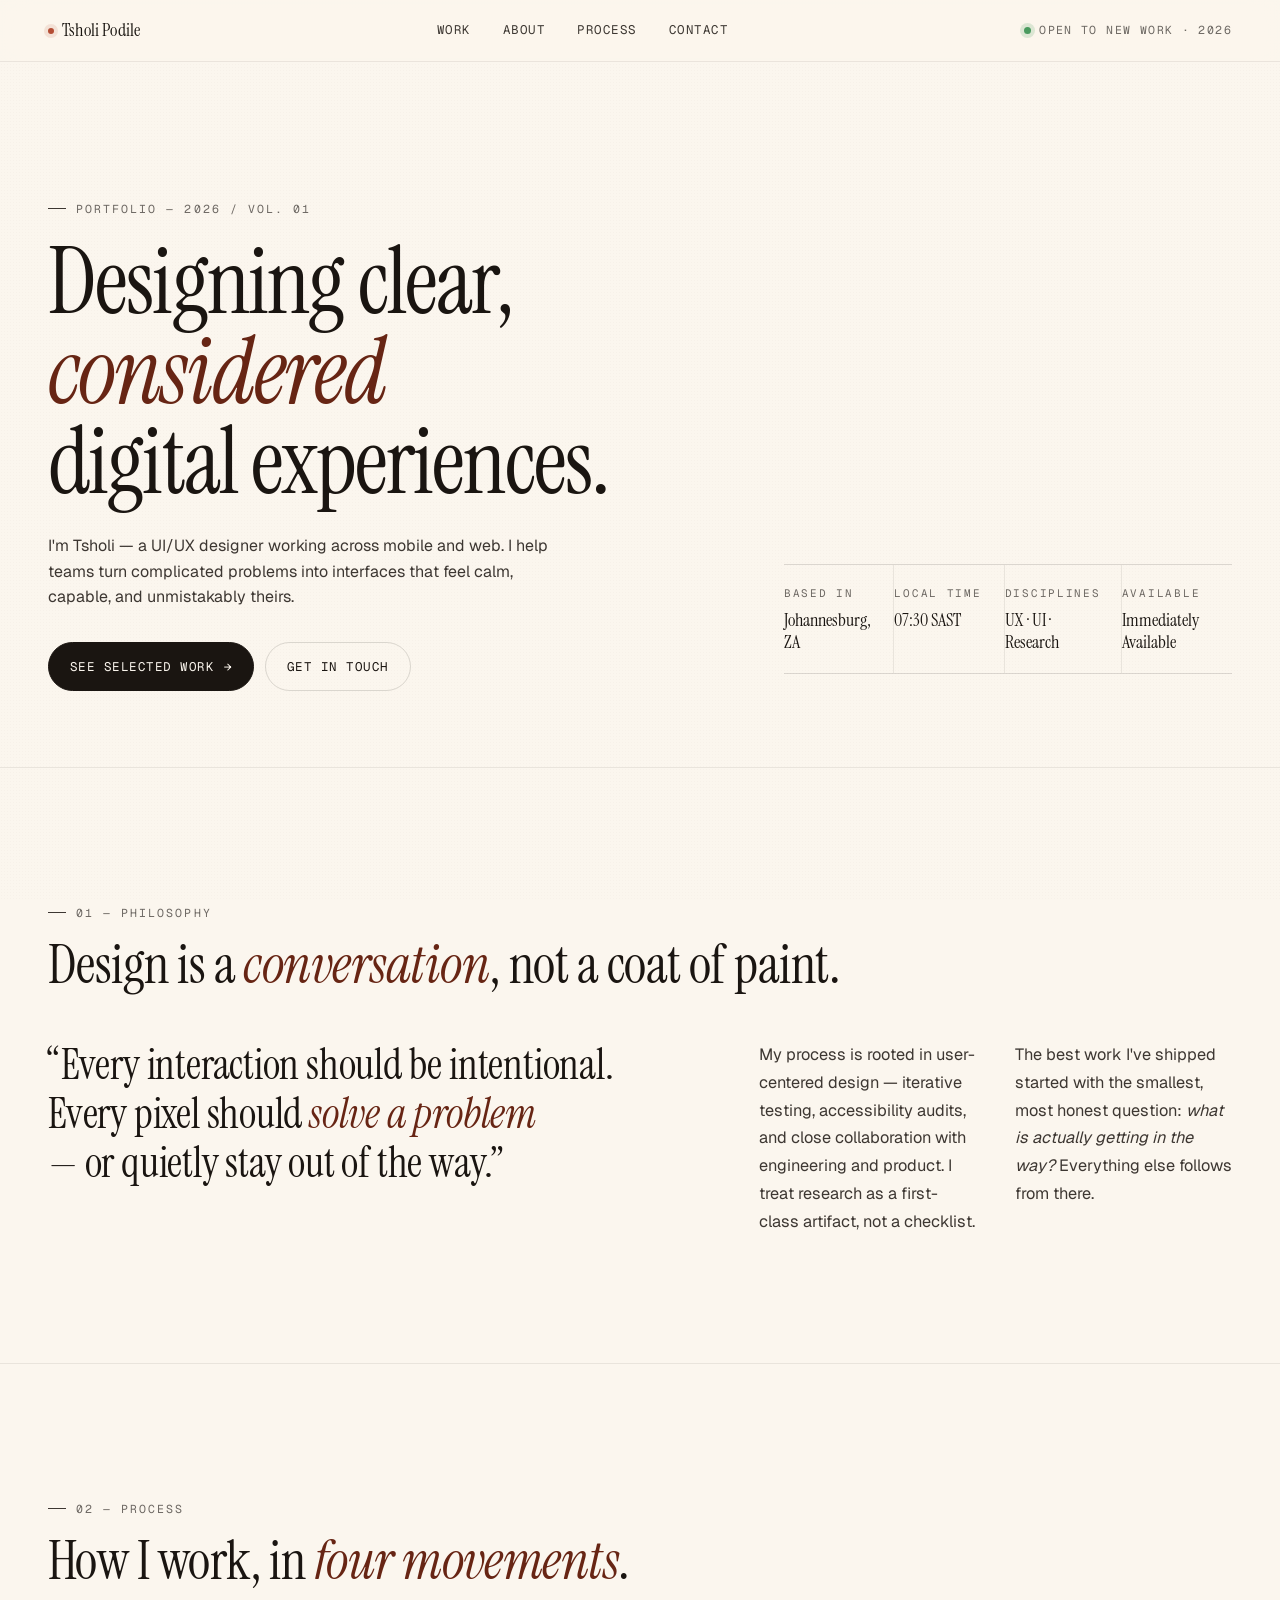
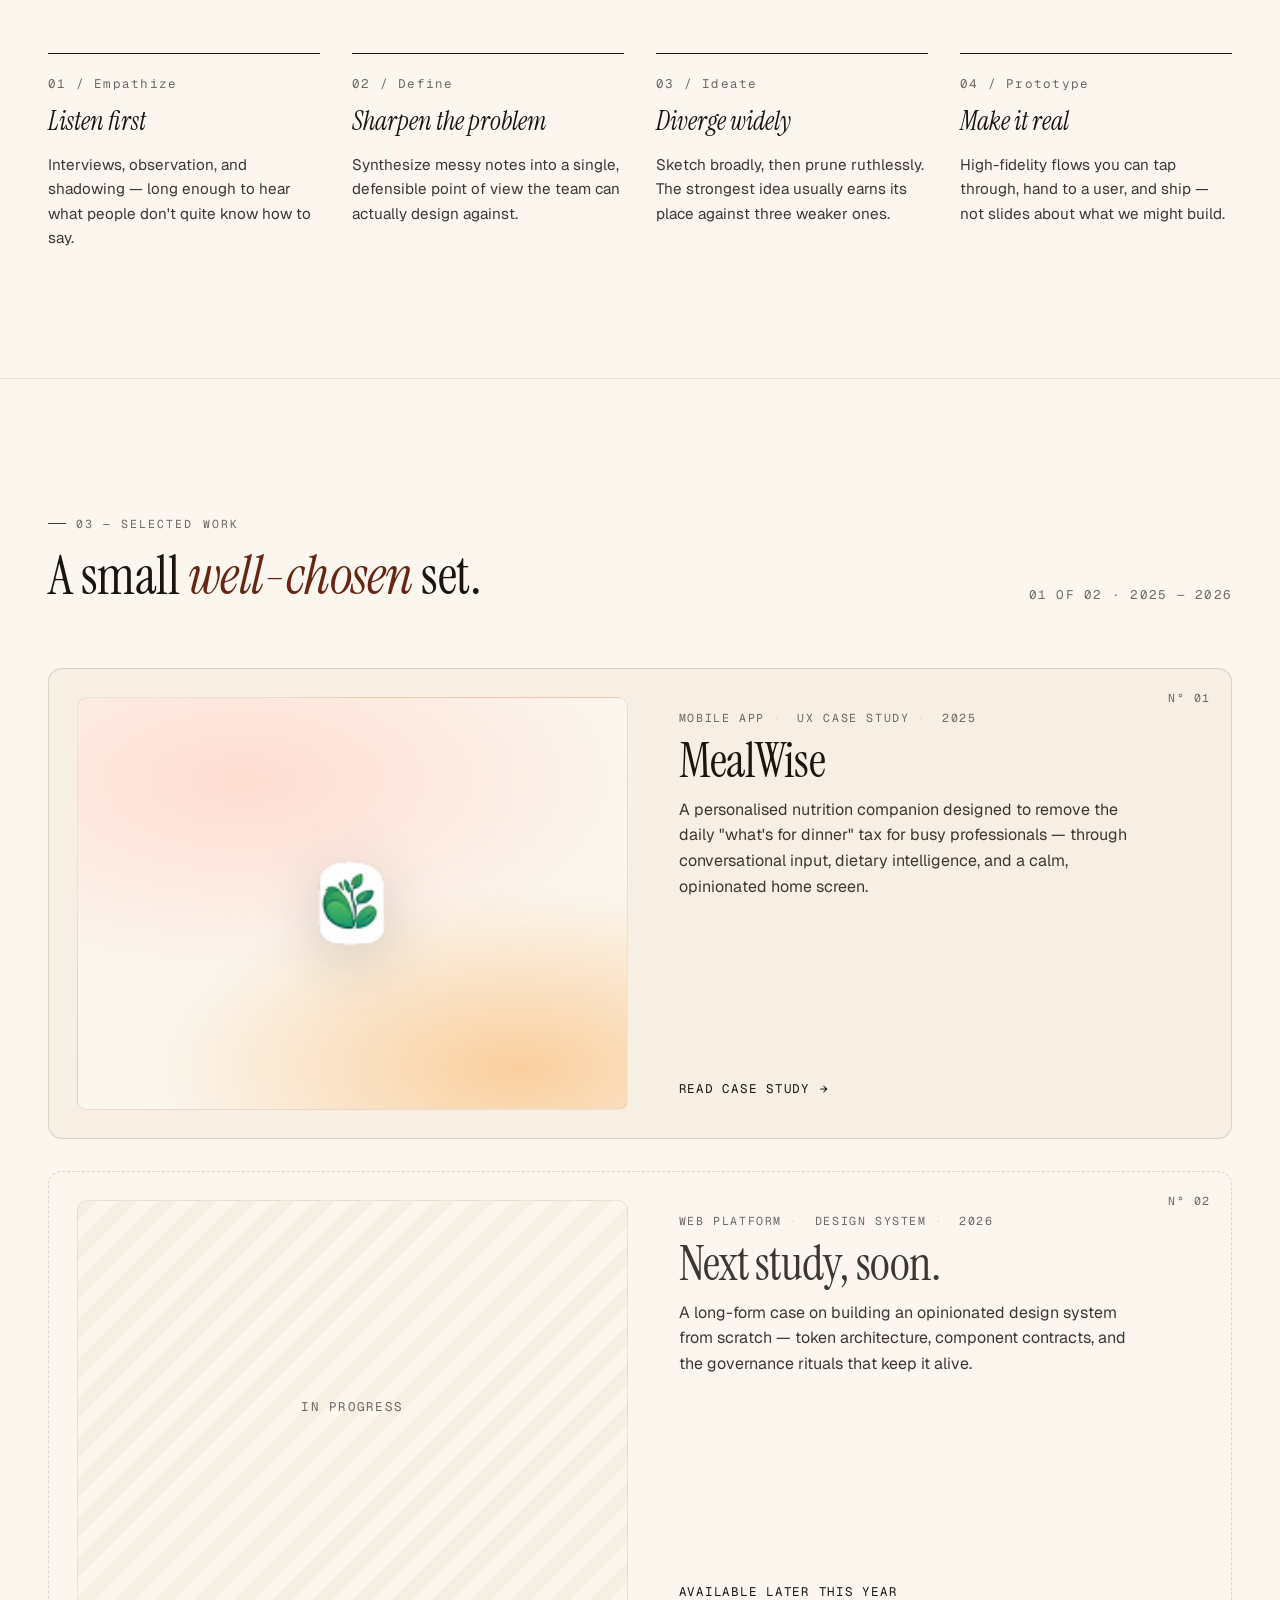
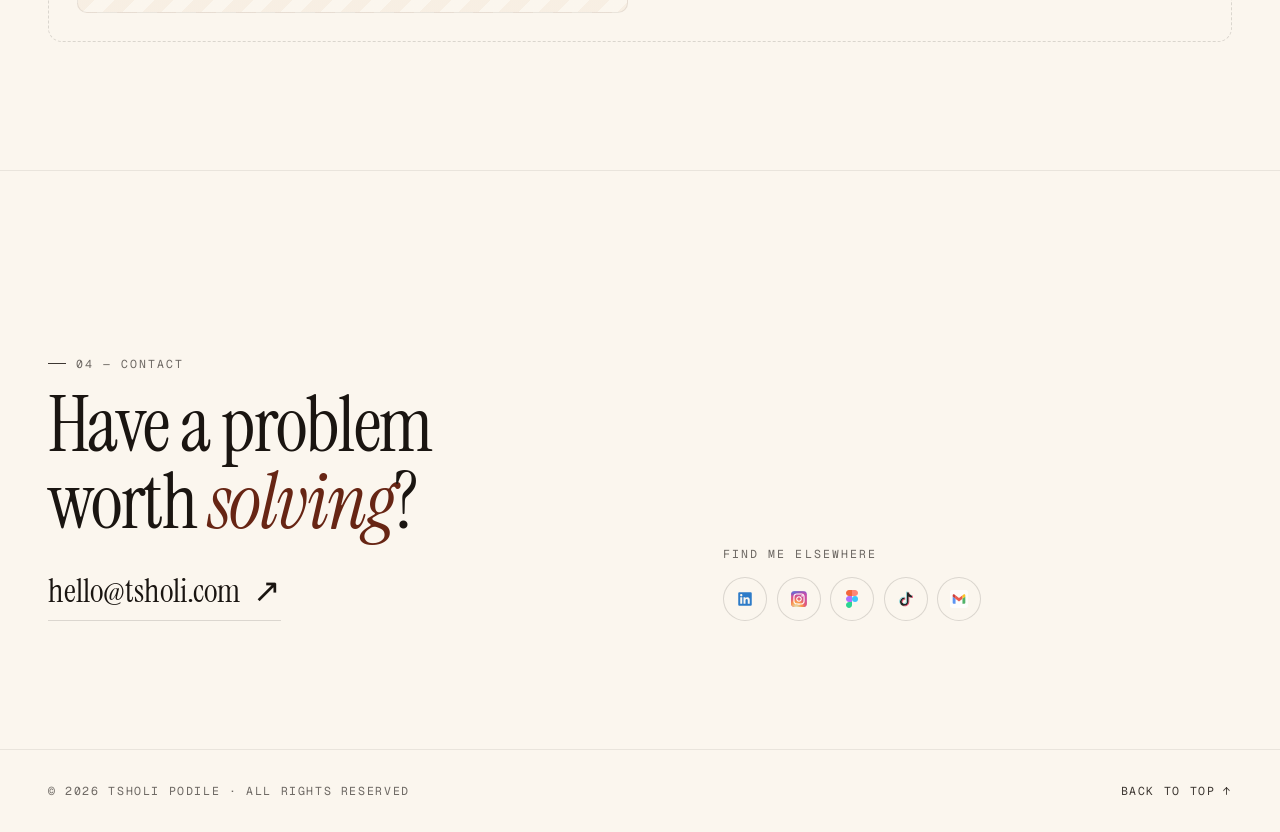
==== commit 67d6c79d: "Removed the overlaying band on the top bar" ====
--- a/index.html
+++ b/index.html
@@ -66,7 +66,7 @@
           <dl class="hero-meta">
             <div>
               <dt>Based in</dt>
-              <dd>Cape Town, ZA</dd>
+              <dd>Johannesburg, ZA</dd>
             </div>
             <div>
               <dt>Local time</dt>
@@ -78,7 +78,7 @@
             </div>
             <div>
               <dt>Available</dt>
-              <dd>Q3 onwards</dd>
+              <dd>Immediately Available</dd>
             </div>
           </dl>
         </aside>
--- a/style.css
+++ b/style.css
@@ -834,9 +834,16 @@
     padding: 1rem var(--gutter) 2rem;
     border-bottom: 1px solid var(--hairline-2);
     transform: translateY(-110%);
-    transition: transform 0.4s cubic-bezier(.2,.7,.2,1);
+    opacity: 0;
+    visibility: hidden;
+    z-index: -1;
+    transition: transform 0.4s cubic-bezier(.2,.7,.2,1), opacity 0.4s ease, visibility 0.4s;
   }
-  .nav-links.is-open { transform: translateY(0); }
+  .nav-links.is-open {
+    transform: translateY(0);
+    opacity: 1;
+    visibility: visible;
+  }
   .nav-links li { width: 100%; }
   .nav-links a {
     display: block; width: 100%;
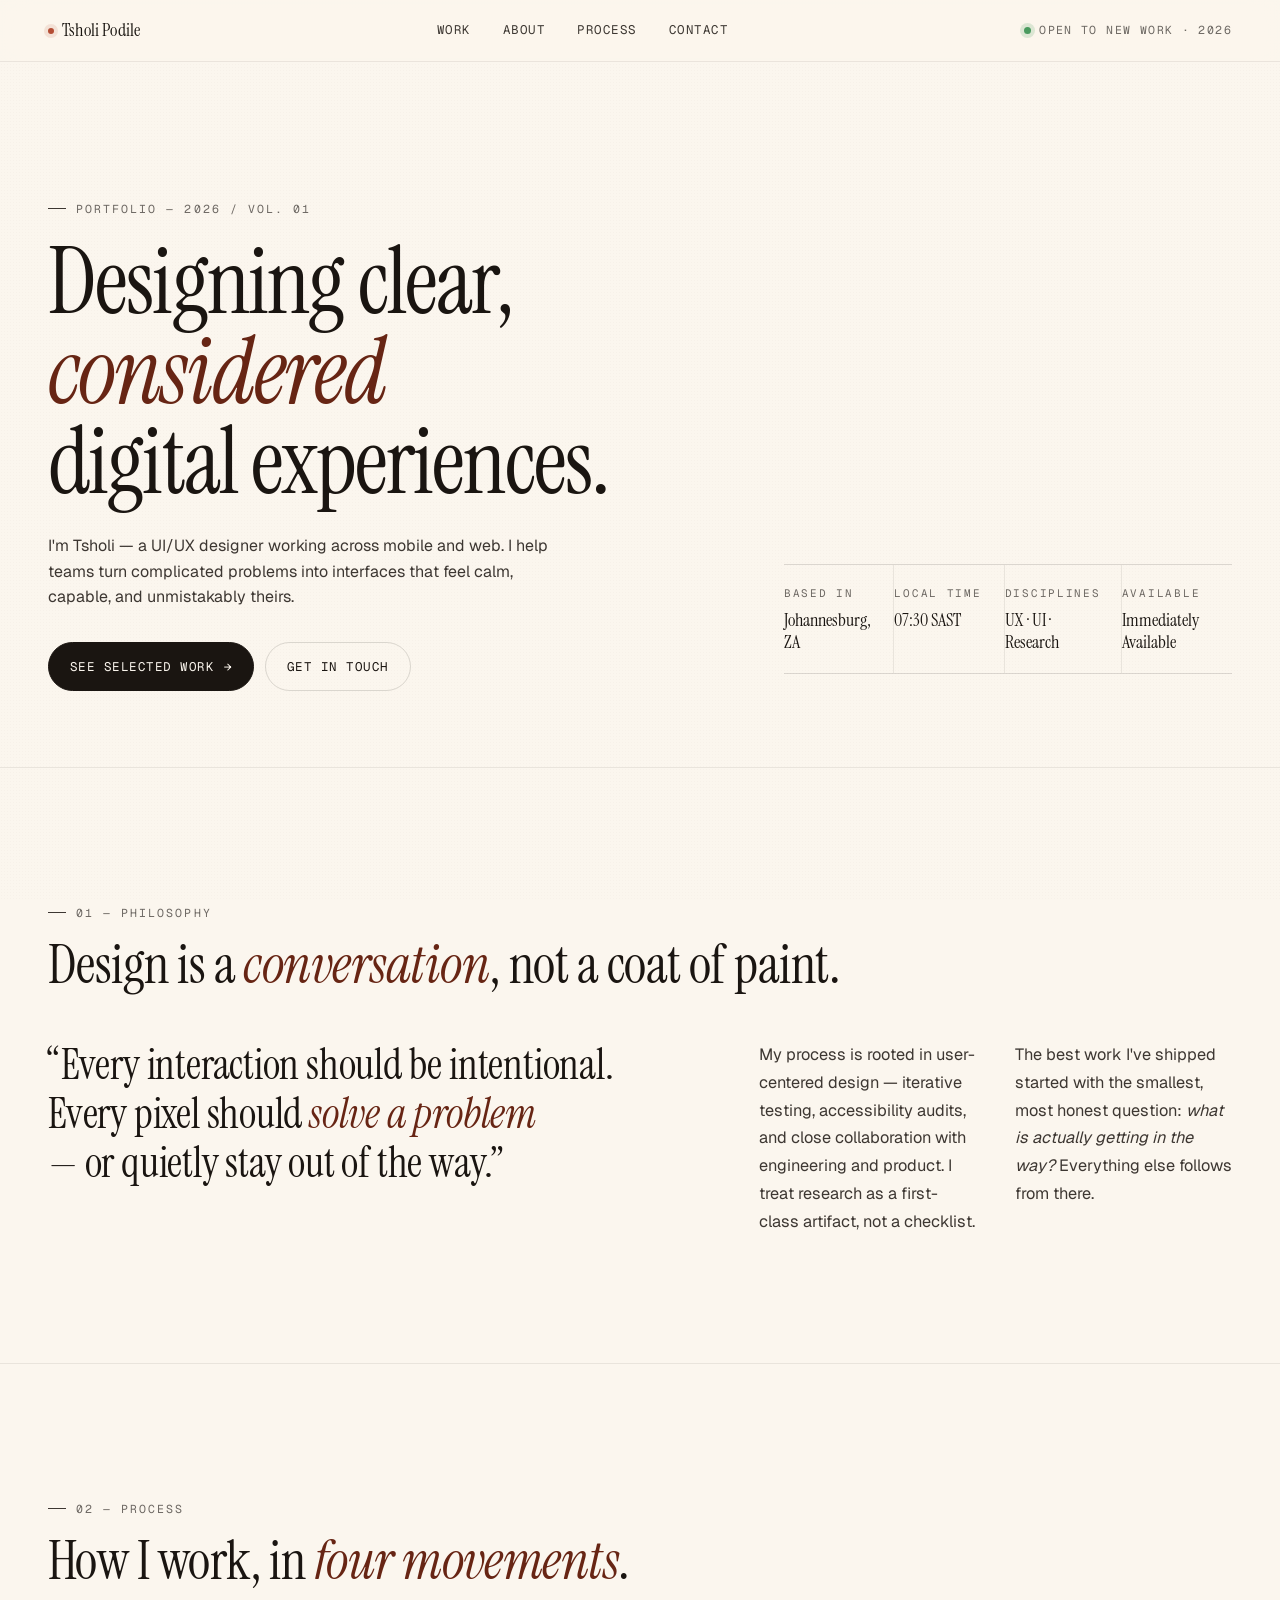
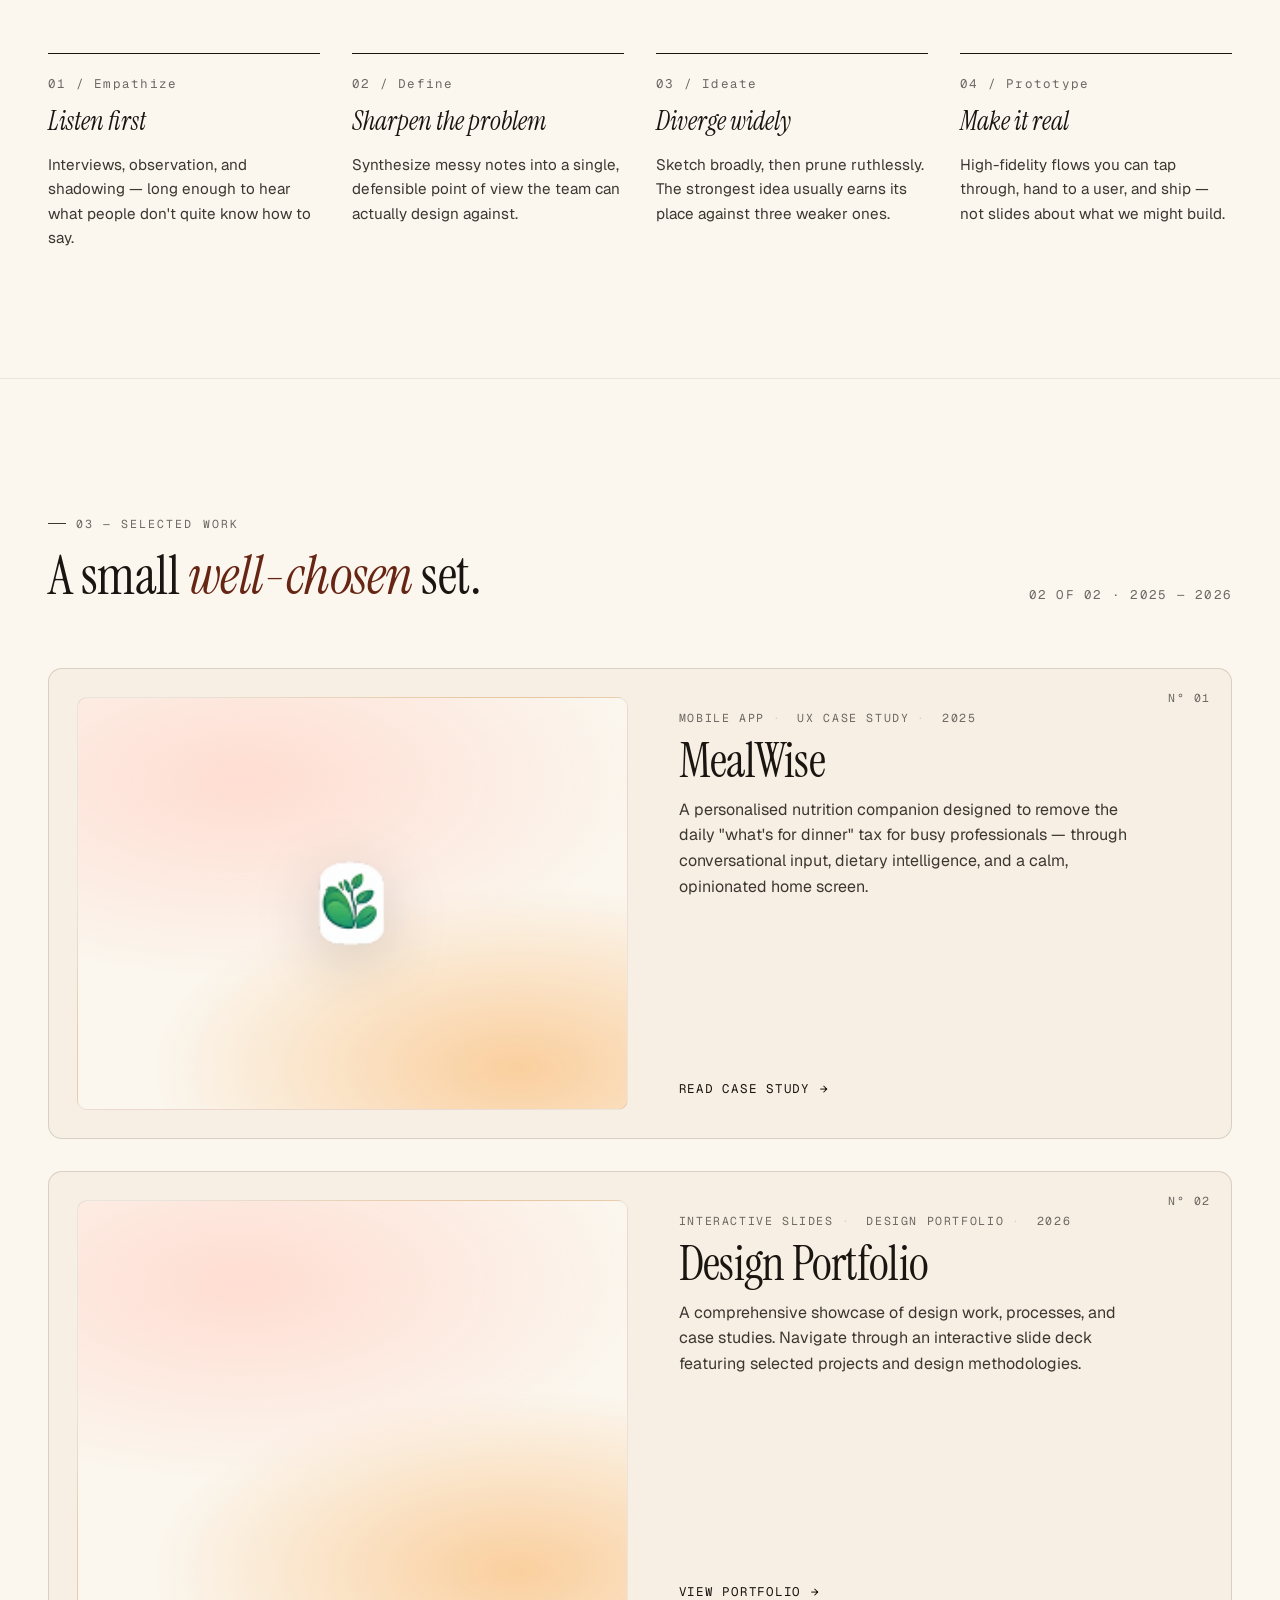
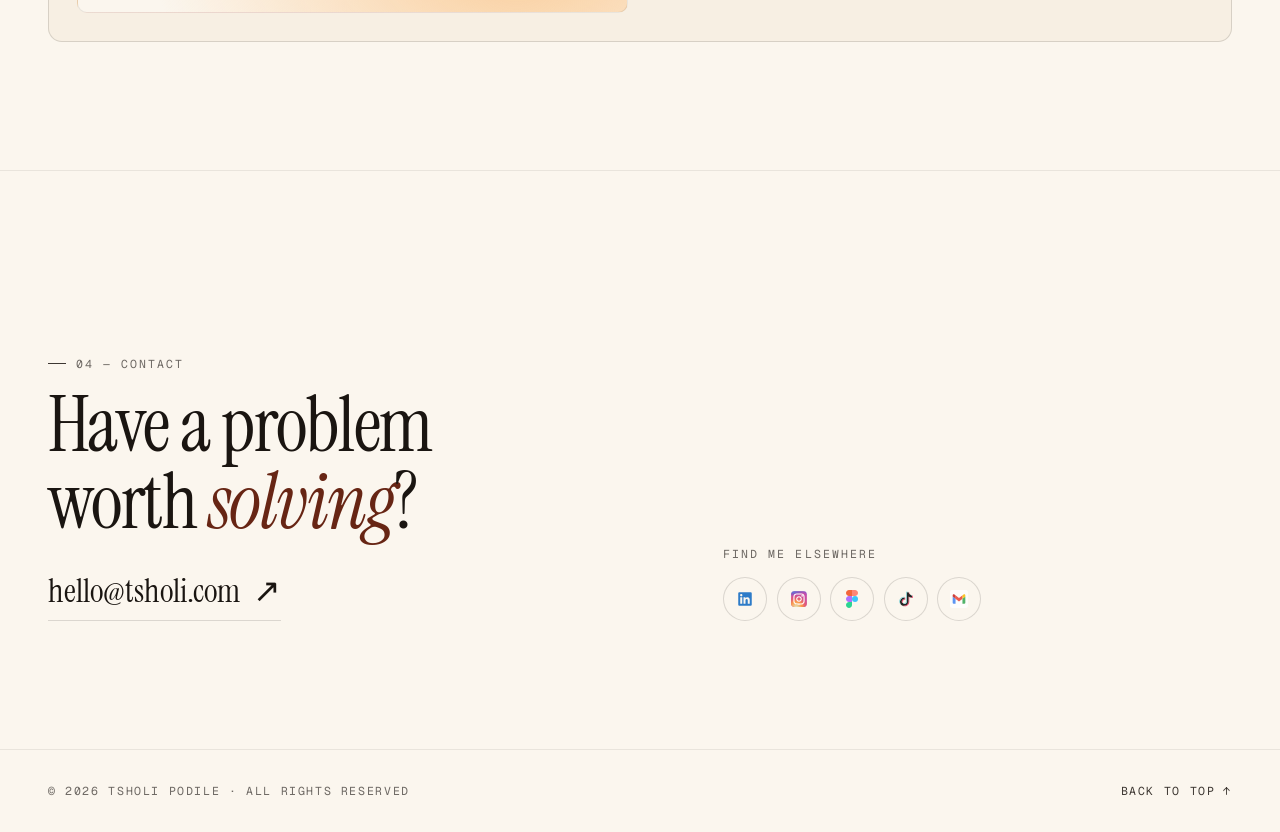
==== commit 0409d698: "Added a design portfolio project page" ====
--- a/index.html
+++ b/index.html
@@ -159,12 +159,12 @@
             <span class="eyebrow">03 — Selected Work</span>
             <h2 class="section-title">A small <em>well-chosen</em> set.</h2>
           </div>
-          <span class="count">01 of 02 · 2025 — 2026</span>
+          <span class="count">02 of 02 · 2025 — 2026</span>
         </div>
 
         <div class="work-list">
 
-          <a href="mealwise.html" class="work-card reveal" aria-label="MealWise case study">
+          <a href="projects/mealwise.html" class="work-card reveal" aria-label="MealWise case study">
             <span class="index">N°&nbsp;01</span>
             <div class="thumb">
               <img src="assets/images/MealWise_Logo.png" alt="MealWise logo">
@@ -189,28 +189,30 @@
             </div>
           </a>
 
-          <article class="work-card upcoming reveal" aria-label="Upcoming project">
+          <a href="projects/portfolio.html" class="work-card reveal" aria-label="Design Portfolio case study">
             <span class="index">N°&nbsp;02</span>
             <div class="thumb">
-              <span class="placeholder">In progress</span>
+              <img src="assets/images/portfolio-thumb.png" alt="Portfolio thumbnail" onerror="this.style.display='none'">
+              <span class="placeholder" style="display: none;">Portfolio</span>
             </div>
             <div class="body">
               <div class="meta">
-                <span>Web Platform</span>
-                <span>Design System</span>
+                <span>Interactive Slides</span>
+                <span>Design Portfolio</span>
                 <span>2026</span>
               </div>
-              <h3>Next study, soon.</h3>
+              <h3>Design Portfolio</h3>
               <p>
-                A long-form case on building an opinionated design system from
-                scratch — token architecture, component contracts, and the
-                governance rituals that keep it alive.
+                A comprehensive showcase of design work, processes, and case studies.
+                Navigate through an interactive slide deck featuring selected projects
+                and design methodologies.
               </p>
               <span class="view">
-                Available later this year
+                View portfolio
+                <span class="arrow" aria-hidden="true">→</span>
               </span>
             </div>
-          </article>
+          </a>
 
         </div>
       </div>
--- a/style.css
+++ b/style.css
@@ -788,6 +788,31 @@
 .proto-frame iframe {
   width: 100%; height: 100%; border: 0; border-radius: 8px;
   background: var(--paper);
+}
+
+/* Link fetch error notification */
+.link-error-notification {
+  padding: 0.85rem 1.25rem;
+  margin-bottom: 1.5rem;
+  border-radius: var(--radius);
+  background: oklch(0.94 0.08 25 / 0.12);
+  border: 1px solid oklch(0.55 0.14 35 / 0.4);
+  font-family: var(--mono);
+  font-size: 0.78rem;
+  letter-spacing: 0.08em;
+  color: var(--accent-ink);
+  display: flex; align-items: center; gap: 0.6rem;
+  animation: slideDown 0.3s ease;
+}
+@keyframes slideDown {
+  from {
+    opacity: 0;
+    transform: translateY(-10px);
+  }
+  to {
+    opacity: 1;
+    transform: translateY(0);
+  }
 }
 
 /* ============================ RESPONSIVE ============================ */
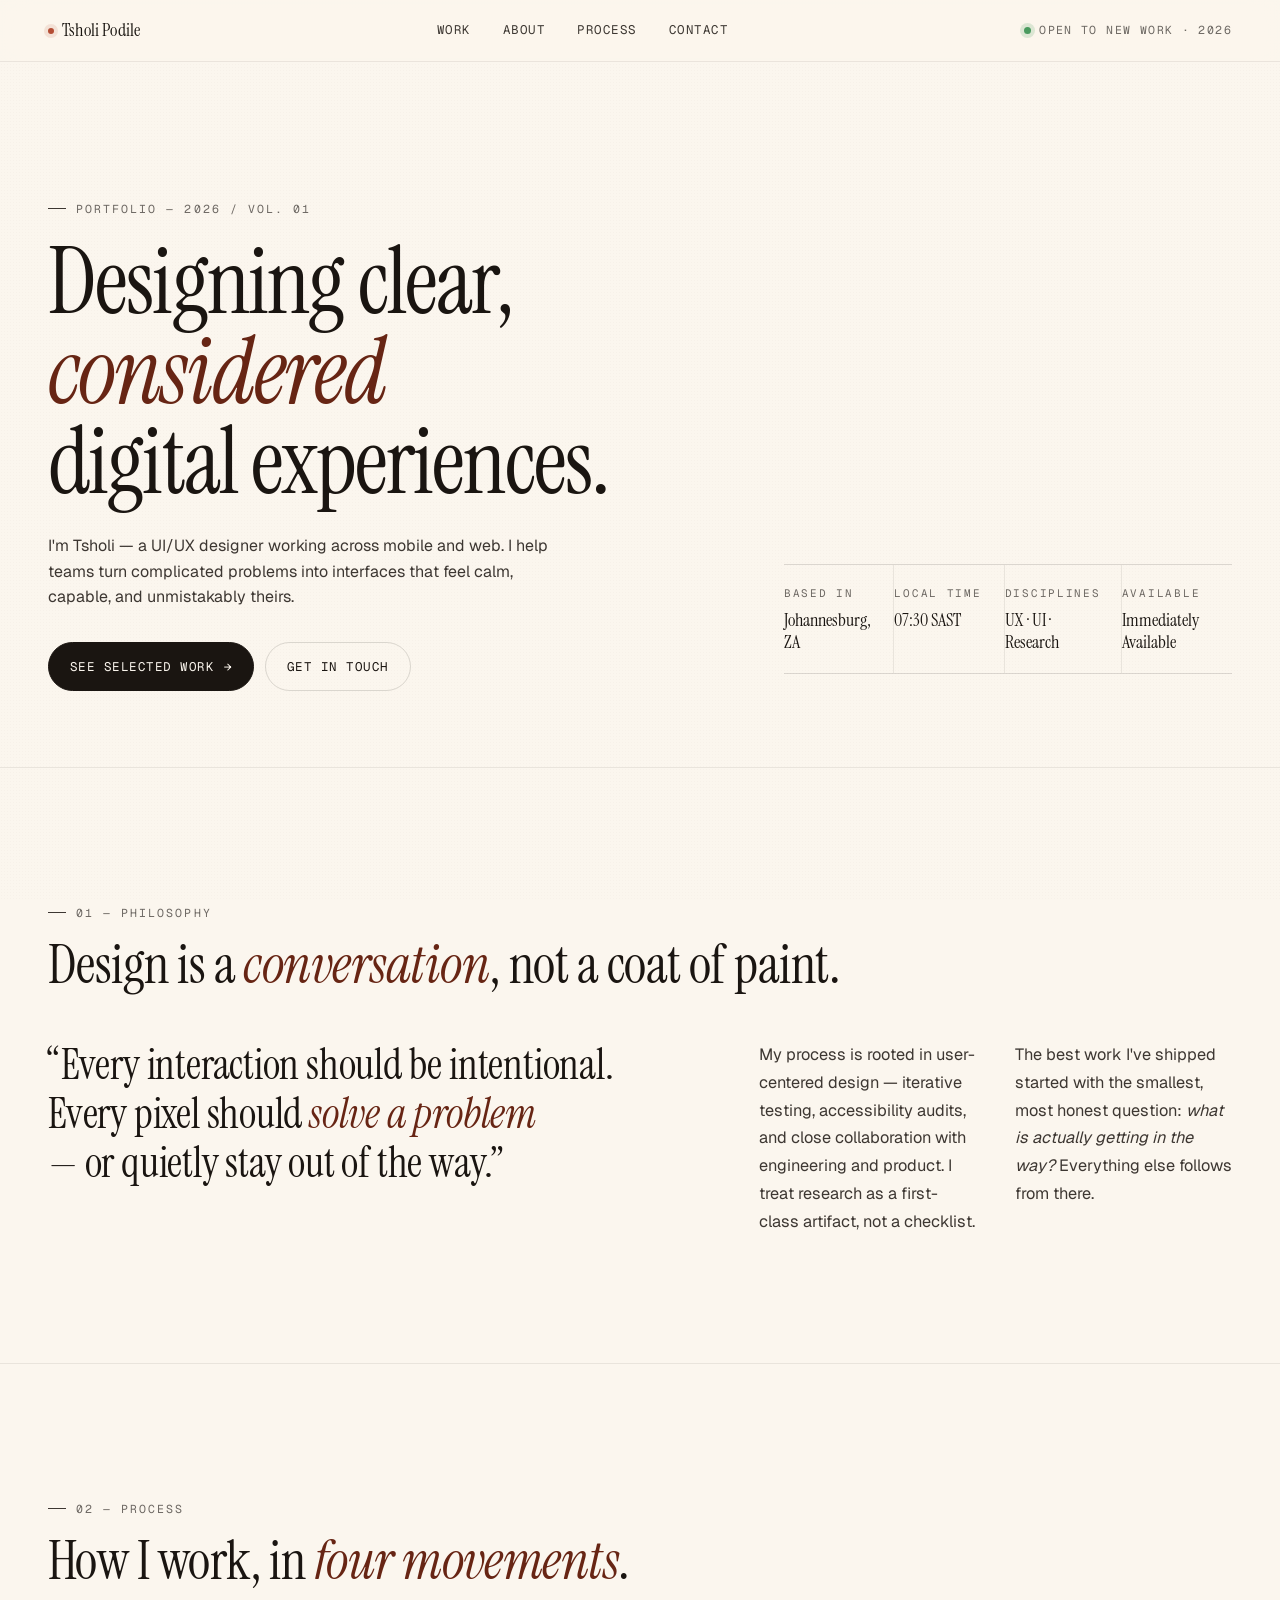
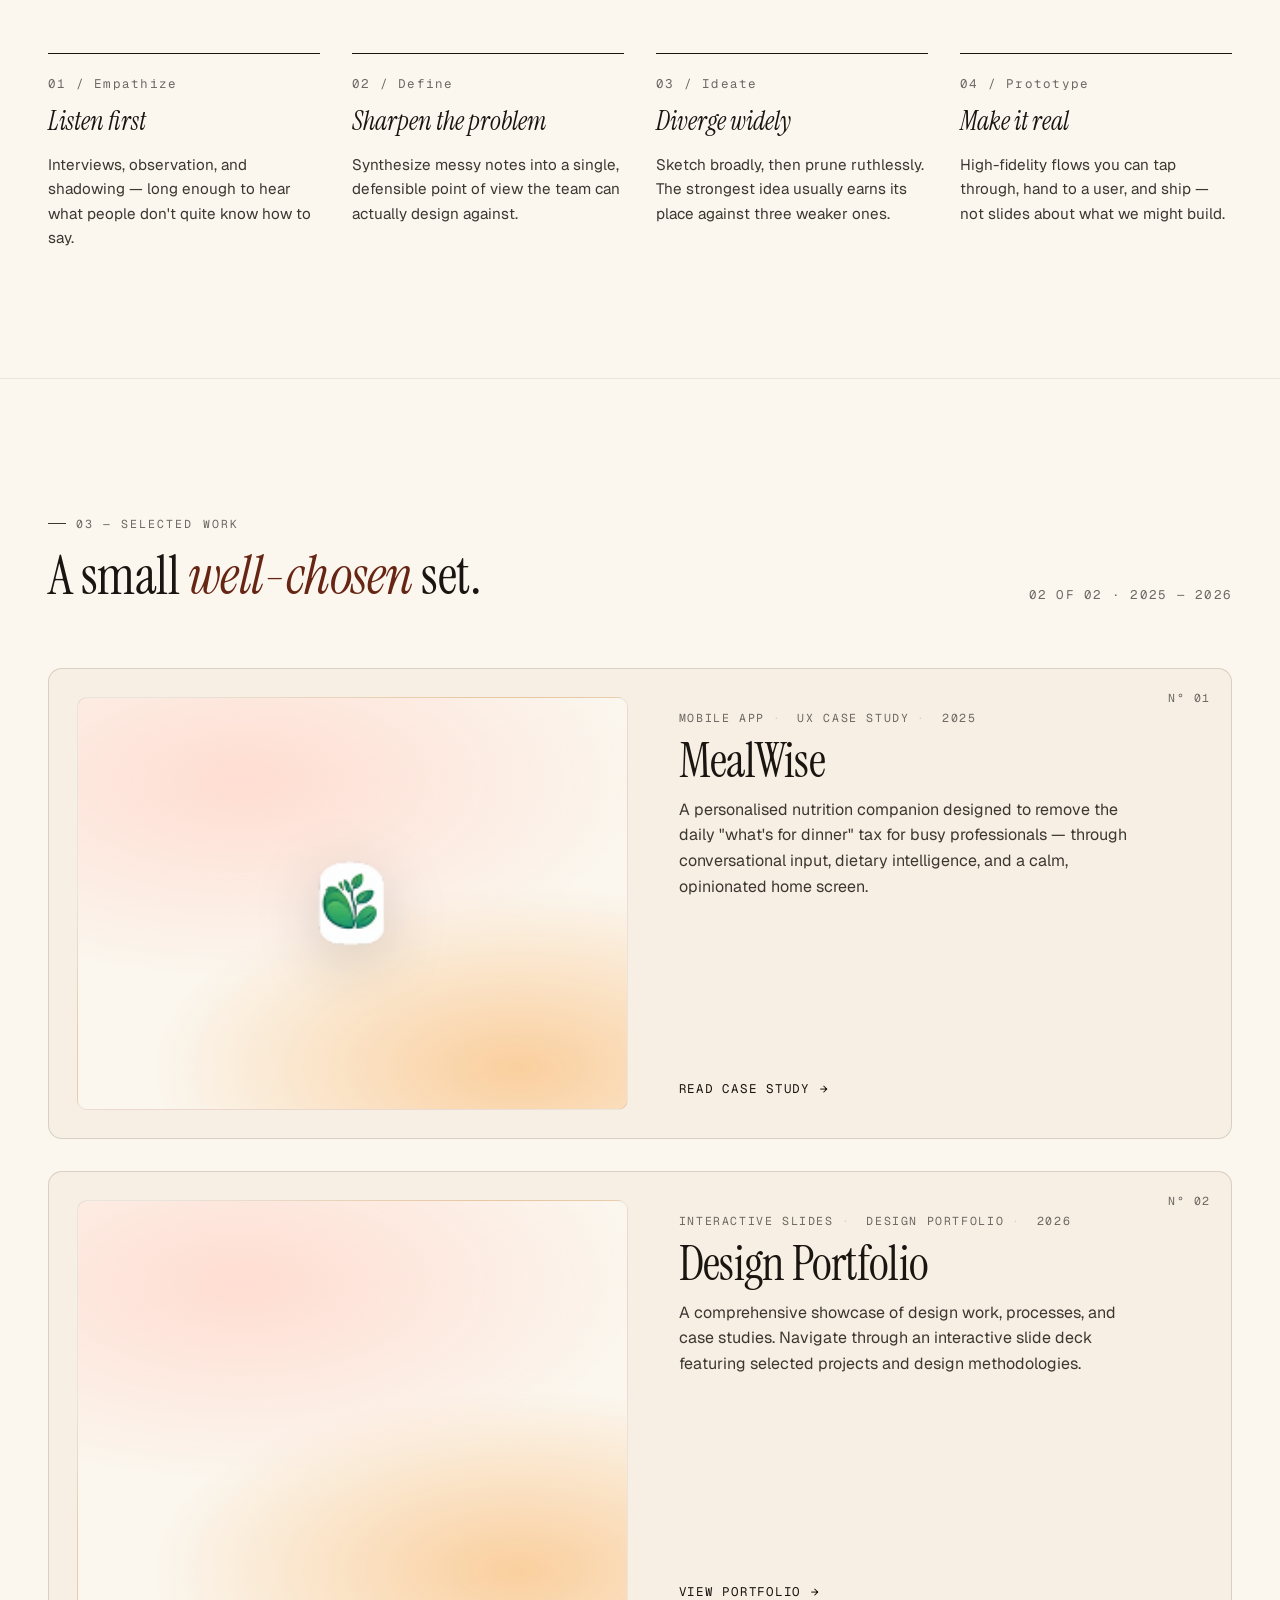
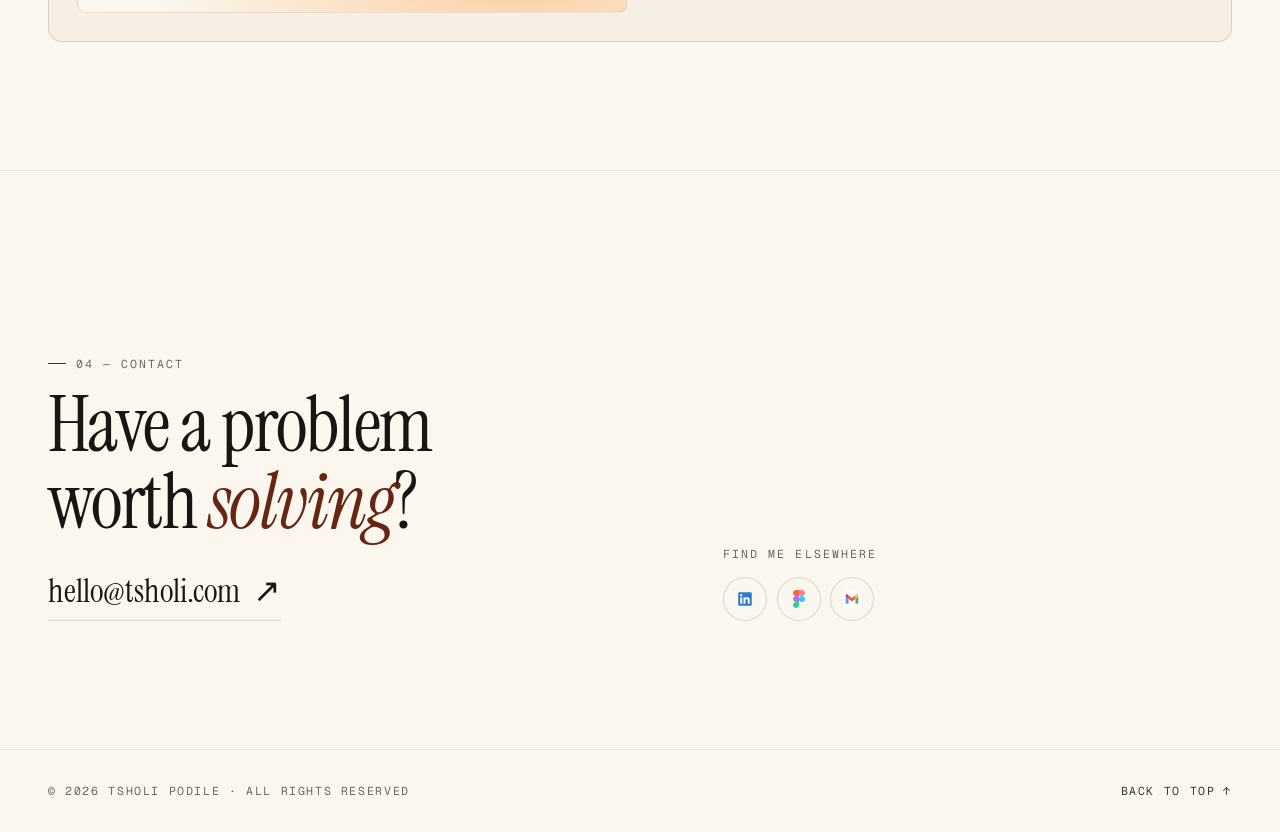
==== commit e1be81f8: "Edited the social links" ====
--- a/index.html
+++ b/index.html
@@ -225,7 +225,7 @@
           <div class="reveal">
             <span class="eyebrow">04 — Contact</span>
             <h2>Have a problem worth <em>solving</em>?</h2>
-            <a href="mailto:hello@tsholi.com" class="contact-email">
+            <a href="mailto:tsholipodile@gmail.com" class="contact-email">
               hello@tsholi.com
               <span class="arrow" aria-hidden="true">↗</span>
             </a>
@@ -234,11 +234,9 @@
           <div class="contact-side reveal">
             <div class="label">Find me elsewhere</div>
             <div class="socials">
-              <a href="#" aria-label="LinkedIn"><img src="assets/icons/linkedin.svg" alt=""></a>
-              <a href="#" aria-label="Instagram"><img src="assets/icons/instagram.svg" alt=""></a>
+              <a href="www.linkedin.com/in/tsholanang-podile-6620088a" aria-label="LinkedIn"><img src="assets/icons/linkedin.svg" alt=""></a>
               <a href="#" aria-label="Figma"><img src="assets/icons/figma.svg" alt=""></a>
-              <a href="#" aria-label="TikTok"><img src="assets/icons/tiktok.svg" alt=""></a>
-              <a href="mailto:hello@tsholi.com" aria-label="Email"><img src="assets/icons/gmail.svg" alt=""></a>
+              <a href="mailto:tsholipodile@gmail.com" aria-label="Email"><img src="assets/icons/gmail.svg" alt=""></a>
             </div>
           </div>
         </div>
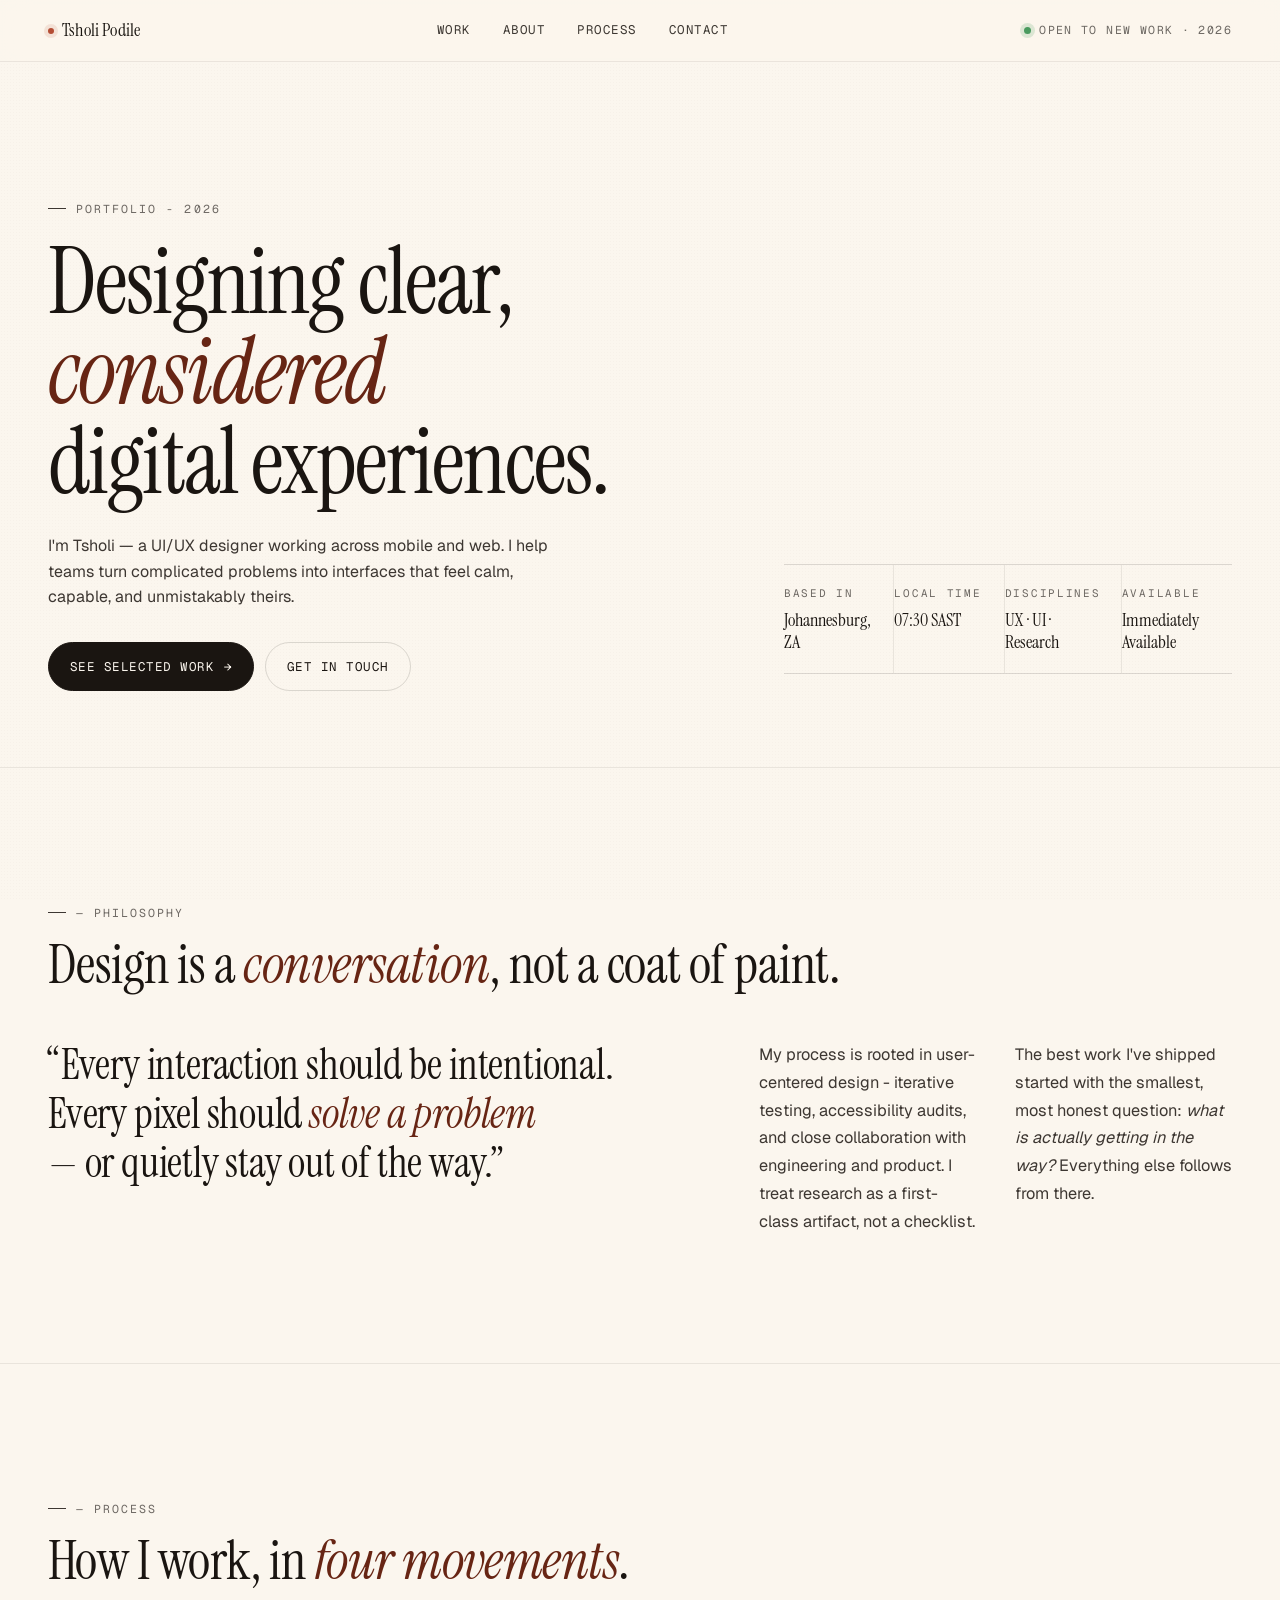
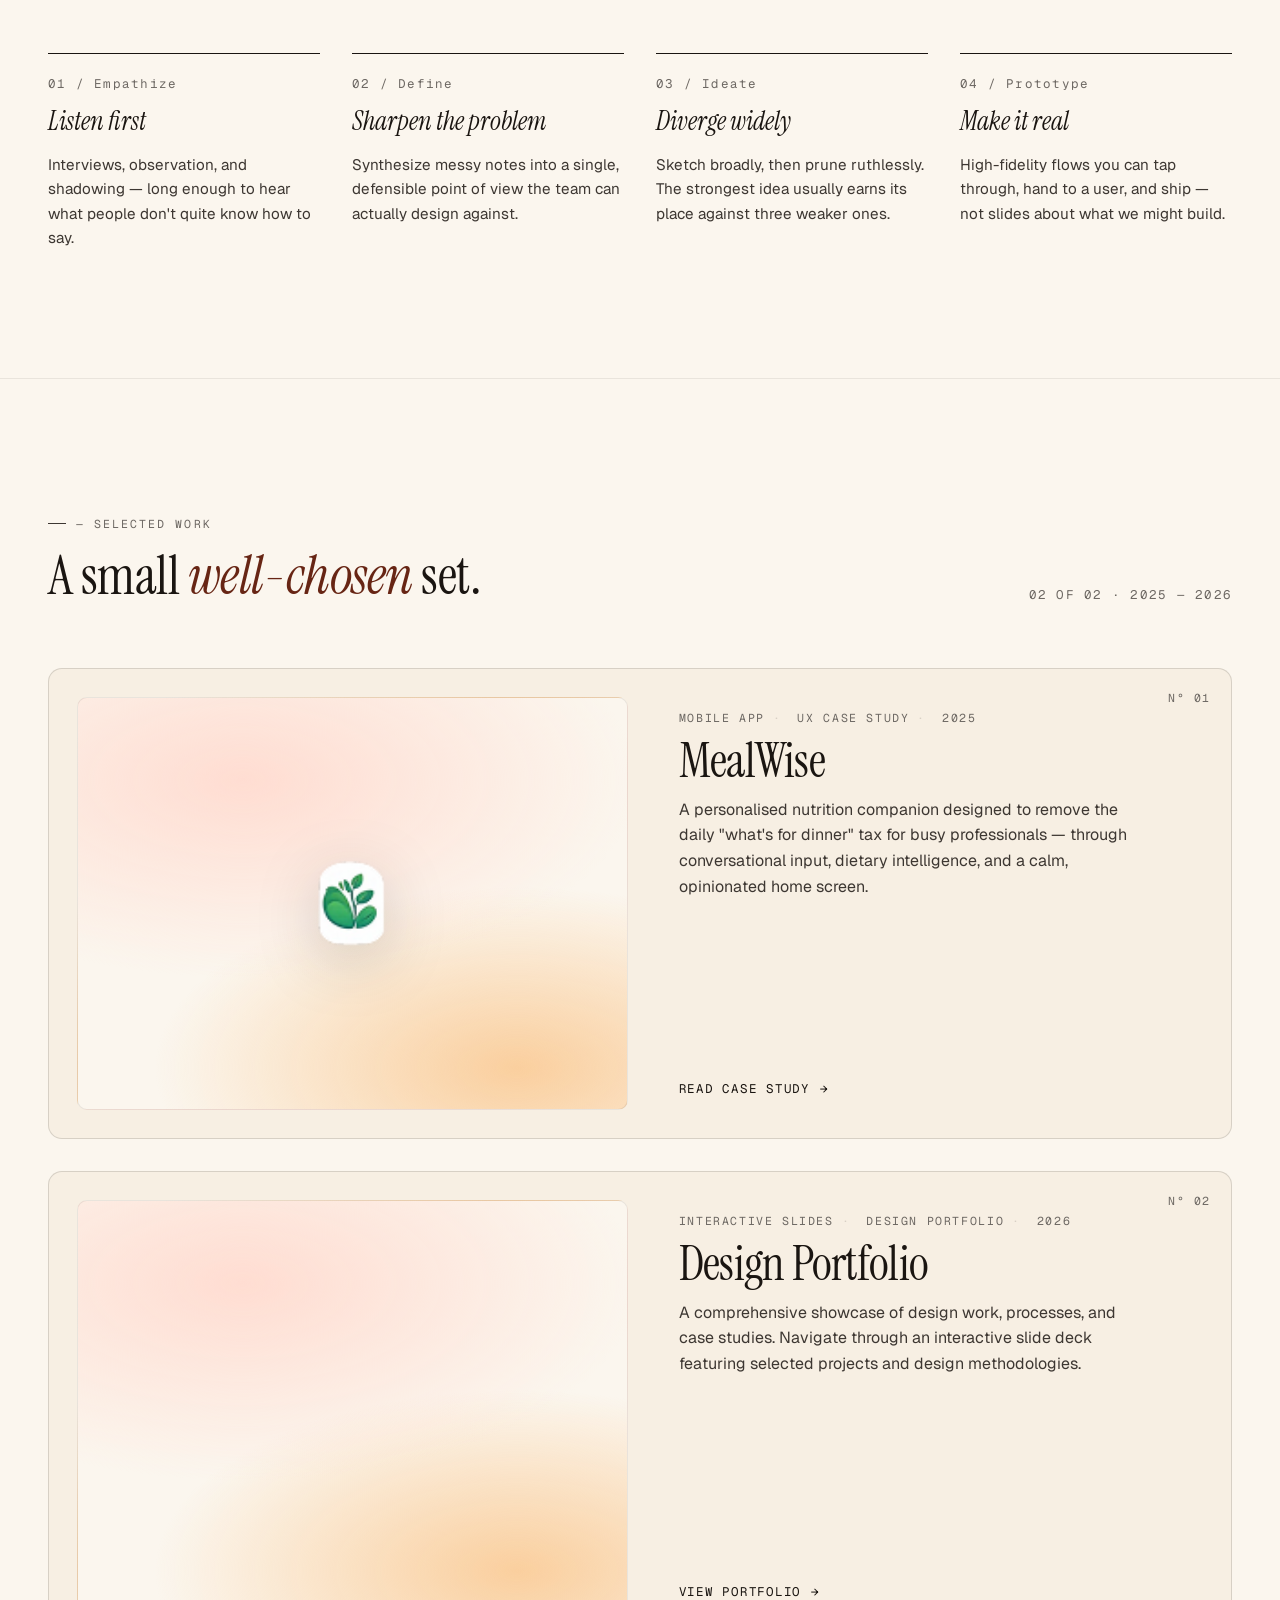
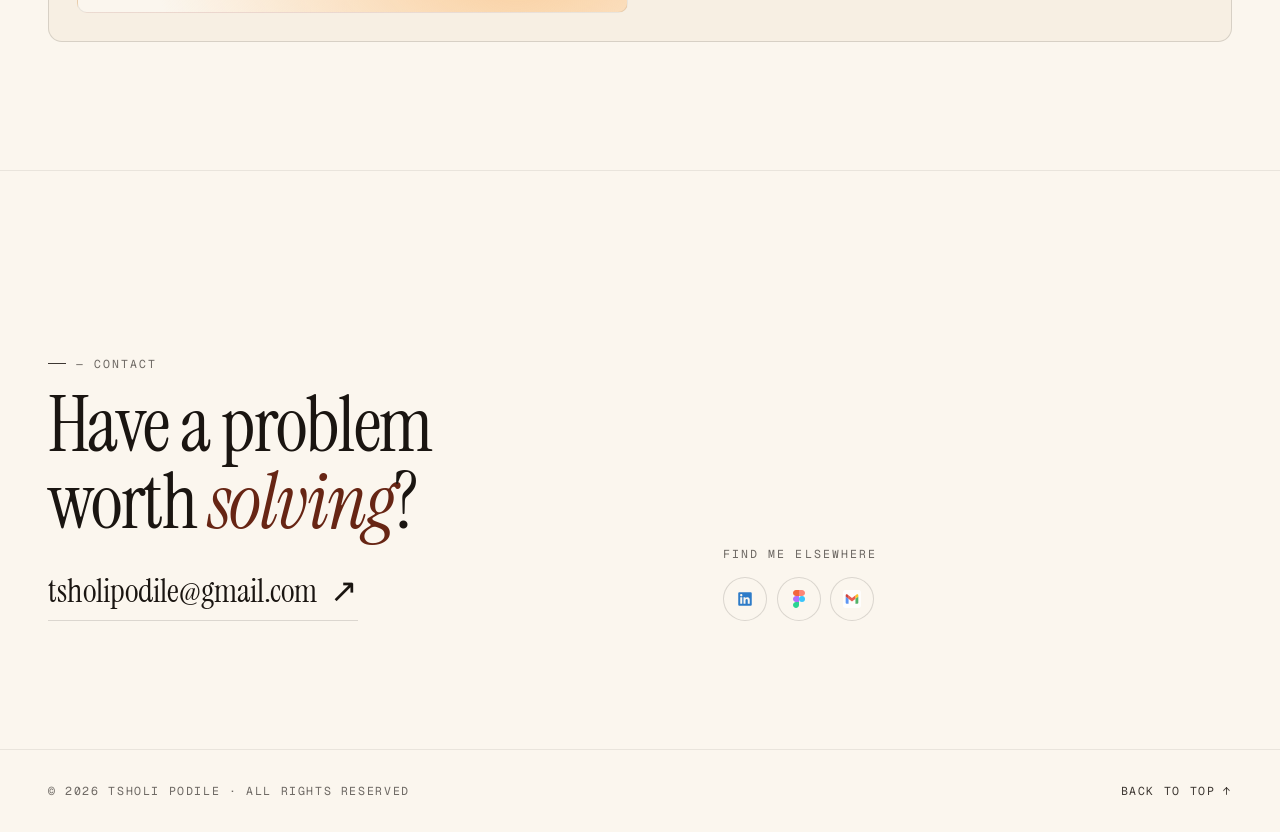
==== commit 314b83ec: "Edited the social links" ====
--- a/index.html
+++ b/index.html
@@ -3,7 +3,7 @@
 <head>
   <meta charset="UTF-8">
   <meta name="viewport" content="width=device-width, initial-scale=1.0">
-  <title>Tsholi Podile — UI/UX Designer</title>
+  <title>Tsholi Podile - UI/UX Designer</title>
   <meta name="description" content="Tsholi Podile is a UI/UX designer crafting clear, considered digital experiences.">
   <link rel="preconnect" href="https://fonts.googleapis.com">
   <link rel="preconnect" href="https://fonts.gstatic.com" crossorigin>
@@ -44,7 +44,7 @@
     <section class="section hero">
       <div class="container hero-grid">
         <div class="hero-left reveal">
-          <span class="eyebrow">Portfolio — 2026 / Vol. 01</span>
+          <span class="eyebrow">Portfolio - 2026</span>
           <h1>Designing clear, <em>considered</em> digital experiences.</h1>
           <p class="hero-lead">
             I'm Tsholi — a UI/UX designer working across mobile and web.
@@ -88,7 +88,7 @@
     <!-- ABOUT / PHILOSOPHY -->
     <section id="about" class="section">
       <div class="container">
-        <span class="eyebrow">01 — Philosophy</span>
+        <span class="eyebrow">— Philosophy</span>
         <h2 class="section-title">Design is a <em>conversation</em>, not a coat of paint.</h2>
 
         <div class="philosophy">
@@ -99,7 +99,7 @@
 
           <div class="philosophy-body reveal">
             <p>
-              My process is rooted in user-centered design — iterative testing,
+              My process is rooted in user-centered design - iterative testing,
               accessibility audits, and close collaboration with engineering and
               product. I treat research as a first-class artifact, not a checklist.
             </p>
@@ -116,7 +116,7 @@
     <!-- PROCESS -->
     <section id="process" class="section">
       <div class="container">
-        <span class="eyebrow">02 — Process</span>
+        <span class="eyebrow">— Process</span>
         <h2 class="section-title">How I work, in <em>four movements</em>.</h2>
 
         <div class="process-grid">
@@ -156,7 +156,7 @@
       <div class="container">
         <div class="work-head">
           <div>
-            <span class="eyebrow">03 — Selected Work</span>
+            <span class="eyebrow">— Selected Work</span>
             <h2 class="section-title">A small <em>well-chosen</em> set.</h2>
           </div>
           <span class="count">02 of 02 · 2025 — 2026</span>
@@ -223,10 +223,10 @@
       <div class="container">
         <div class="contact-grid">
           <div class="reveal">
-            <span class="eyebrow">04 — Contact</span>
+            <span class="eyebrow">— Contact</span>
             <h2>Have a problem worth <em>solving</em>?</h2>
             <a href="mailto:tsholipodile@gmail.com" class="contact-email">
-              hello@tsholi.com
+              tsholipodile@gmail.com
               <span class="arrow" aria-hidden="true">↗</span>
             </a>
           </div>
@@ -234,8 +234,8 @@
           <div class="contact-side reveal">
             <div class="label">Find me elsewhere</div>
             <div class="socials">
-              <a href="www.linkedin.com/in/tsholanang-podile-6620088a" aria-label="LinkedIn"><img src="assets/icons/linkedin.svg" alt=""></a>
-              <a href="#" aria-label="Figma"><img src="assets/icons/figma.svg" alt=""></a>
+              <a href="https://www.linkedin.com/in/tsholanang-podile-6620088a" aria-label="LinkedIn"><img src="assets/icons/linkedin.svg" alt=""></a>
+              <a href="https://www.figma.com/@tsholibelle" aria-label="Figma"><img src="assets/icons/figma.svg" alt=""></a>
               <a href="mailto:tsholipodile@gmail.com" aria-label="Email"><img src="assets/icons/gmail.svg" alt=""></a>
             </div>
           </div>
